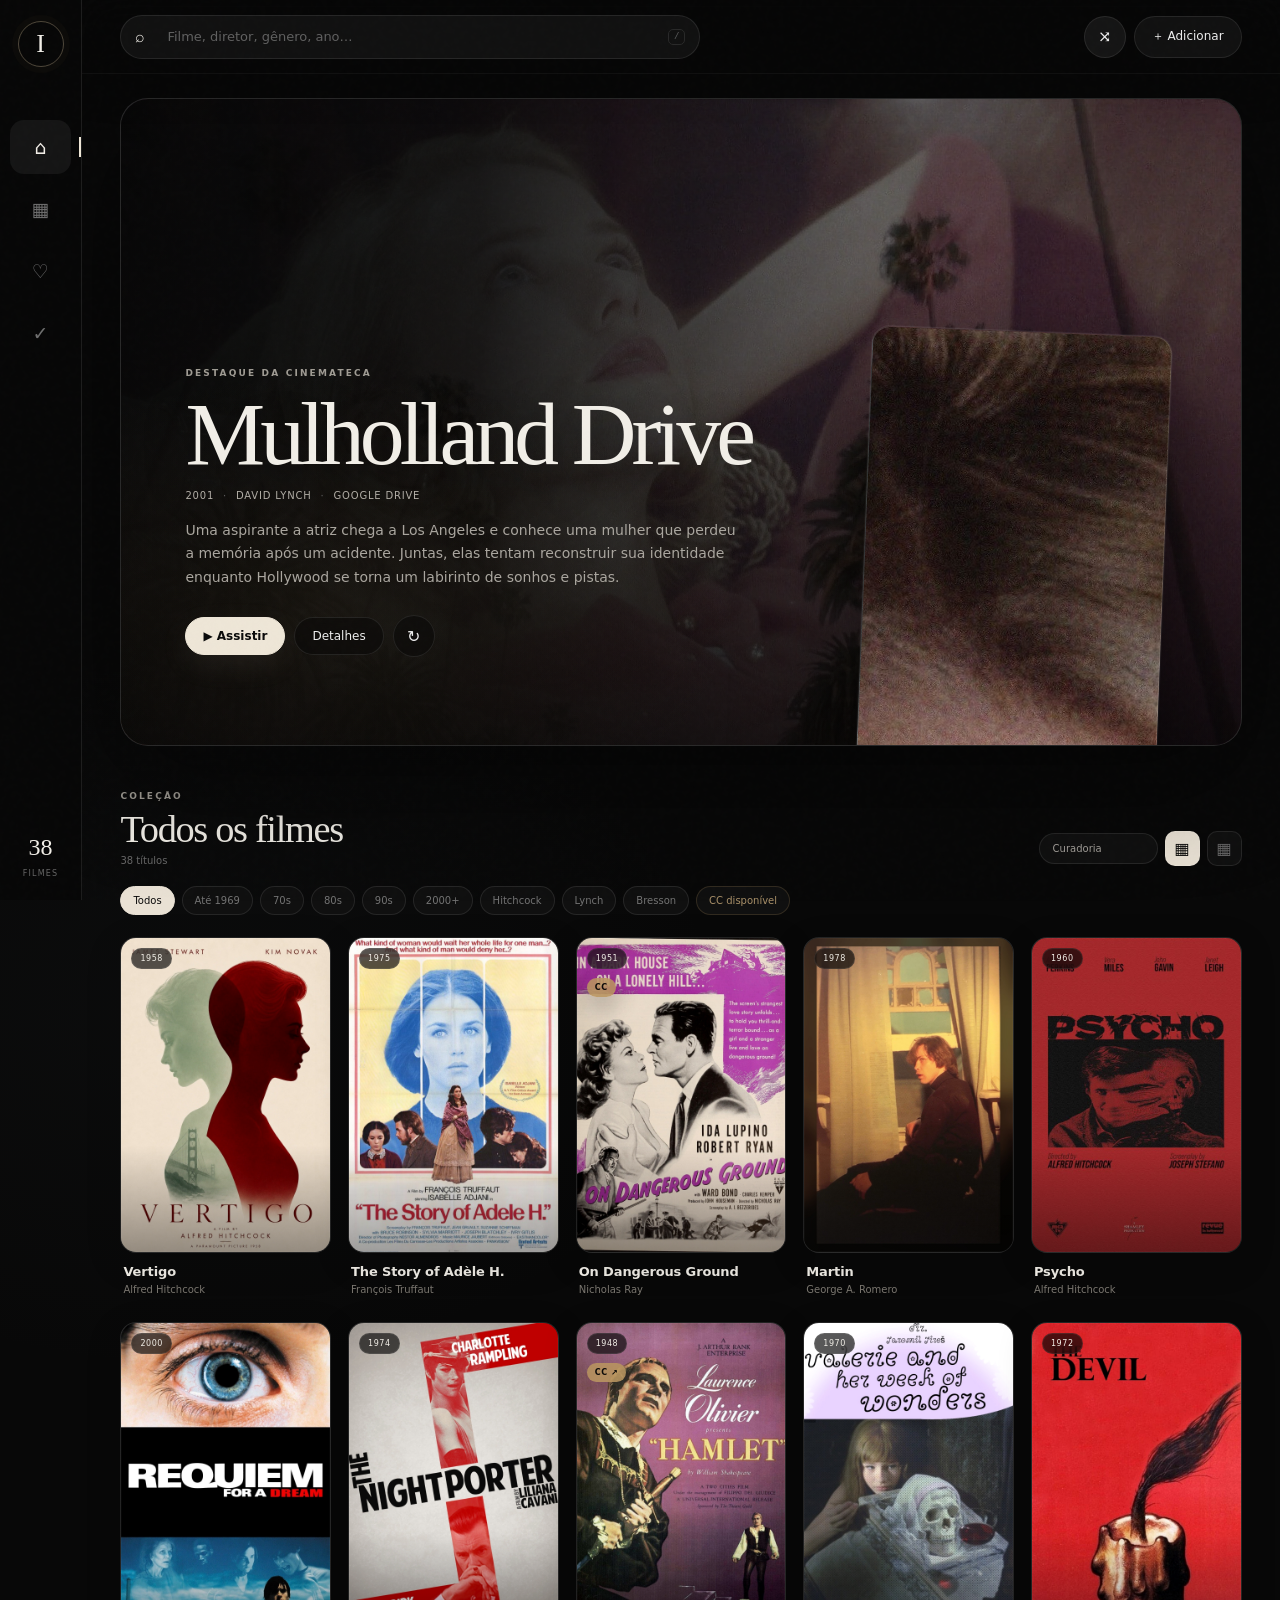
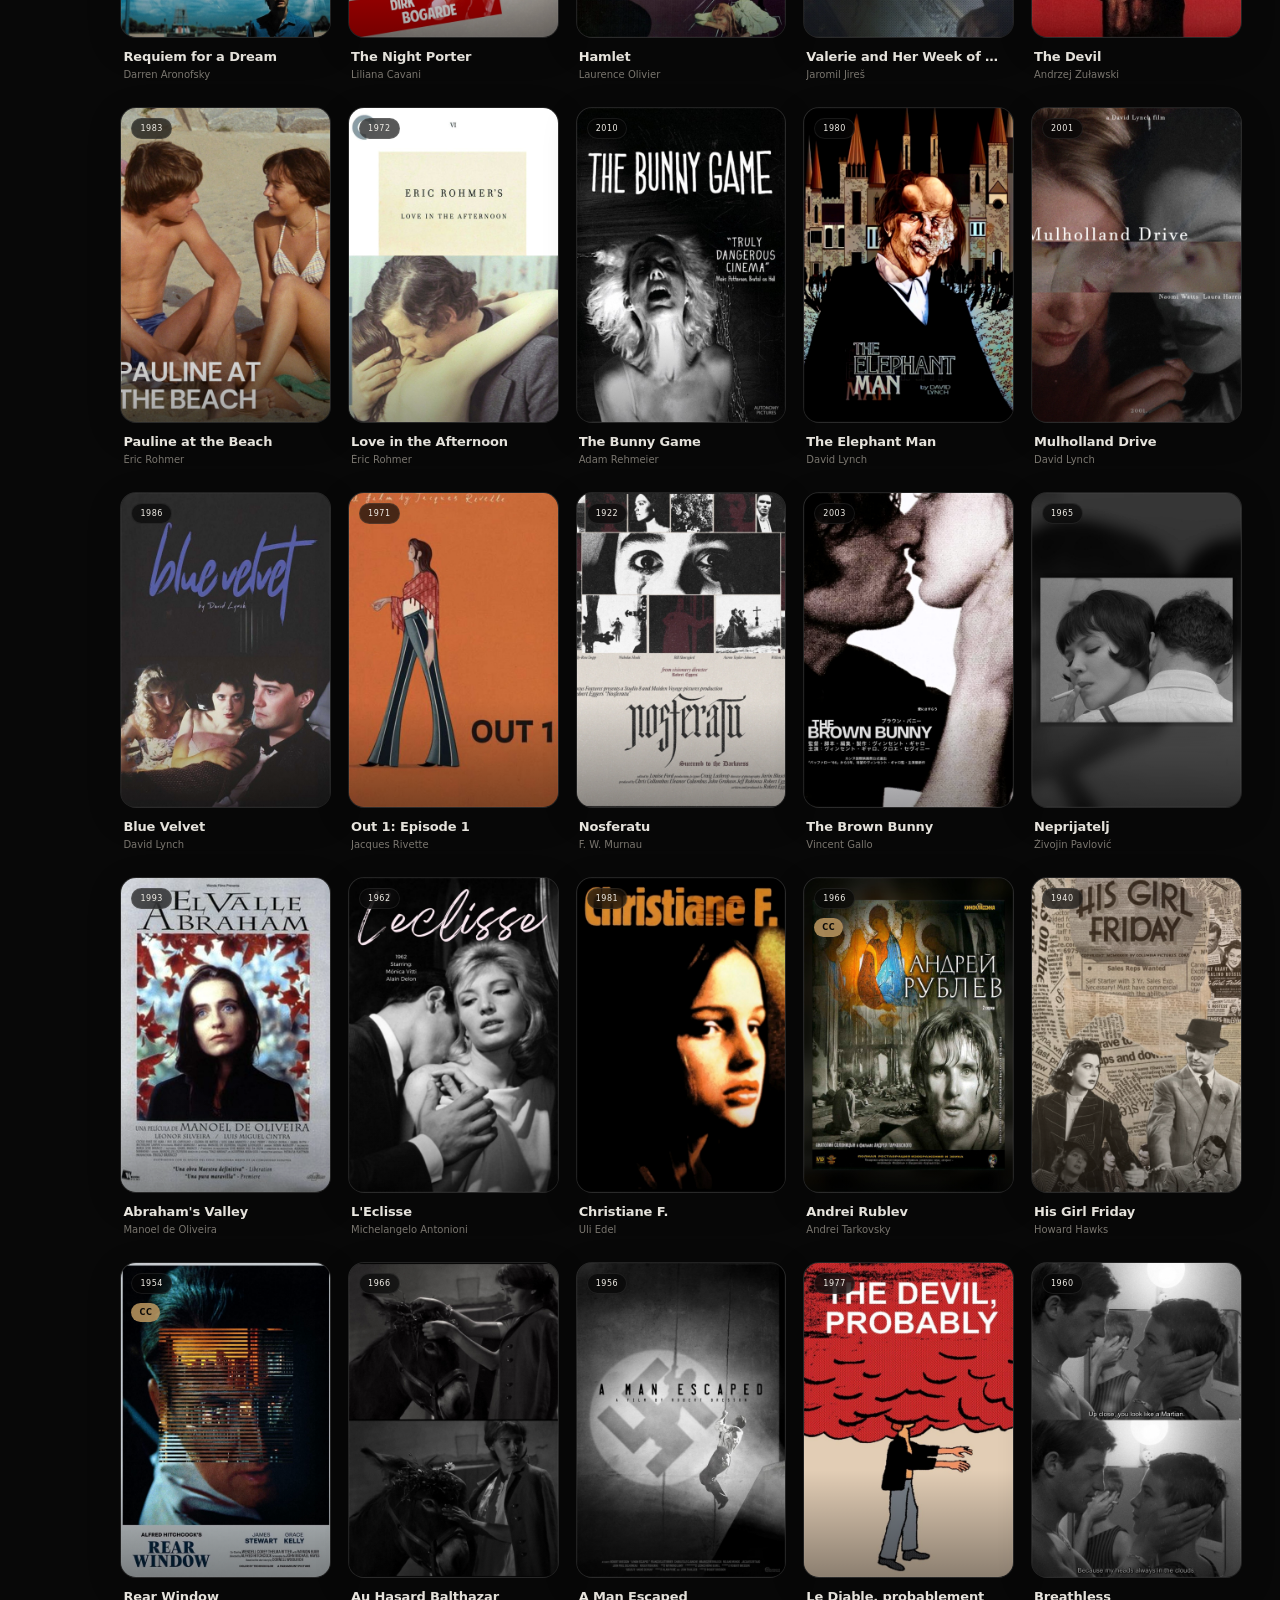
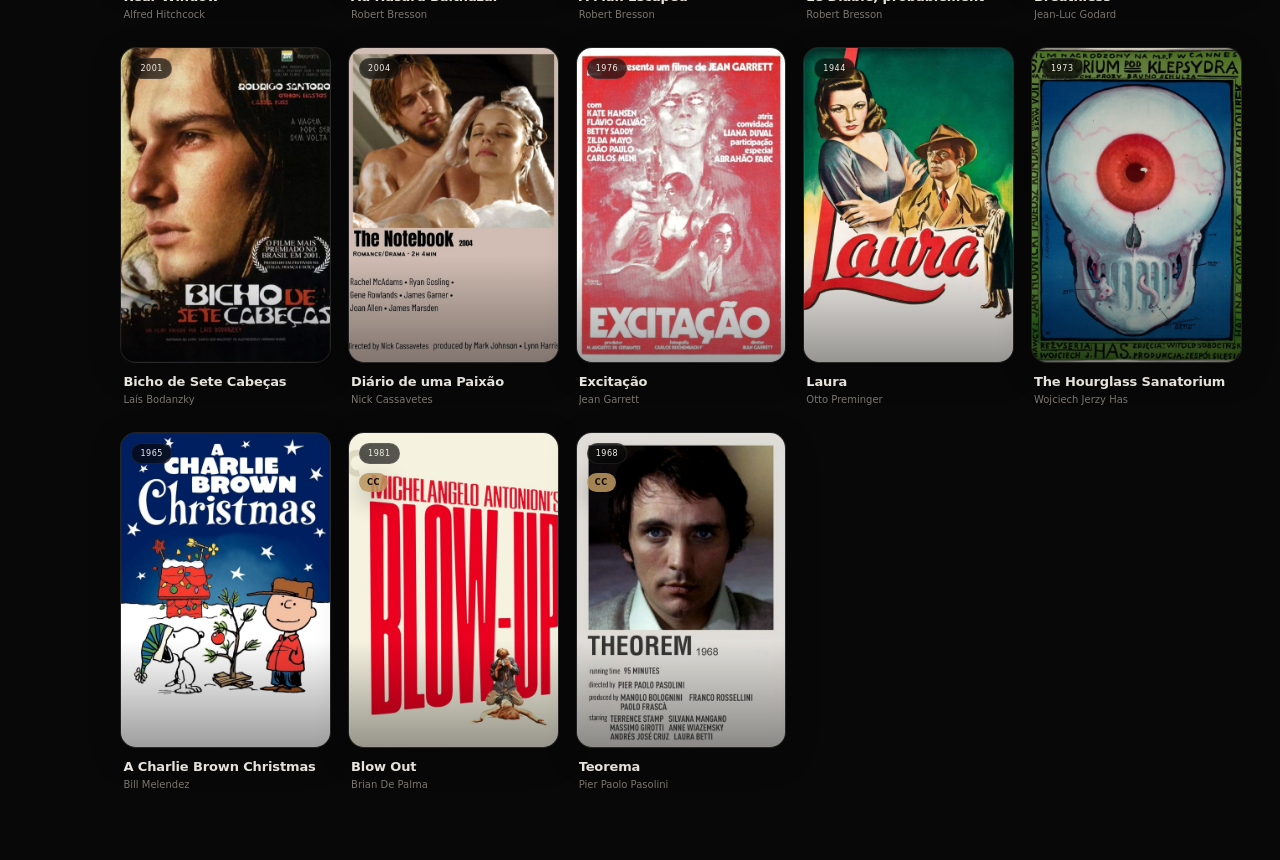
==== index.html @ 2c631947 "Add files via upload" ====
<!doctype html>
<html lang="pt-BR">
<head>
  <meta charset="utf-8">
  <meta name="viewport" content="width=device-width,initial-scale=1,viewport-fit=cover">
  <meta name="theme-color" content="#080808">
  <meta name="color-scheme" content="dark">
  <meta name="description" content="INCONNU CINEMA — cinemateca pessoal.">
  <title>INCONNU CINEMA</title>
  <link rel="icon" href="assets/favicon.svg" type="image/svg+xml">
  <link rel="stylesheet" href="style.css">
</head>
<body>
  <div class="noise" aria-hidden="true"></div>

  <aside class="sidebar">
    <button class="brand" data-action="home" aria-label="Início"><span>I</span><b>INCONNU<small>CINEMA</small></b></button>
    <nav class="side-nav" aria-label="Navegação principal">
      <button class="nav-item active" data-view="home" title="Início">⌂<span>Início</span></button>
      <button class="nav-item" data-view="library" title="Biblioteca">▦<span>Biblioteca</span></button>
      <button class="nav-item" data-view="favorites" title="Favoritos">♡<span>Favoritos</span></button>
      <button class="nav-item" data-view="watched" title="Assistidos">✓<span>Assistidos</span></button>
    </nav>
    <div class="collection-count"><strong id="sideCount">38</strong><span>filmes</span></div>
  </aside>

  <main>
    <header class="topbar">
      <button class="mobile-brand" data-action="home">INCONNU <i>CINEMA</i></button>
      <div class="search-box"><span>⌕</span><input id="search" autocomplete="off" placeholder="Filme, diretor, gênero, ano…"><kbd>/</kbd></div>
      <div class="top-actions">
        <button class="round-btn" id="surpriseBtn" title="Filme aleatório">⤨</button>
        <button class="btn secondary" id="addMovieBtn">＋ Adicionar</button>
      </div>
    </header>

    <section class="hero" id="hero">
      <div class="hero-art" id="heroArt"></div>
      <div class="hero-vignette"></div>
      <div class="hero-content">
        <span class="eyebrow">DESTAQUE DA CINEMATECA</span>
        <h1 id="heroTitle">Mulholland Drive</h1>
        <div class="hero-meta"><span id="heroYear">2001</span><span id="heroDirector">David Lynch</span><span id="heroProvider">Google Drive</span></div>
        <p id="heroDescription"></p>
        <div class="hero-buttons">
          <button class="btn primary" id="heroPlay">▶ Assistir</button>
          <button class="btn glass" id="heroDetails">Detalhes</button>
          <button class="round-btn glass" id="heroNext" title="Trocar destaque">↻</button>
        </div>
      </div>
      <div class="hero-poster" id="heroPoster"></div>
    </section>

    <section class="recent-section hidden" id="recentSection">
      <div class="section-heading compact"><div><span class="eyebrow">HISTÓRICO</span><h2>Vistos recentemente</h2></div><button class="text-btn" id="clearHistory">Limpar</button></div>
      <div class="recent-rail" id="recentRail"></div>
    </section>

    <section class="catalog" id="catalog">
      <div class="section-heading">
        <div><span class="eyebrow" id="sectionEyebrow">COLEÇÃO</span><h2 id="sectionTitle">Todos os filmes</h2><p id="resultCount"></p></div>
        <div class="catalog-tools">
          <select id="sortSelect" aria-label="Ordenar filmes"><option value="curated">Curadoria</option><option value="title">A–Z</option><option value="year-desc">Mais recentes</option><option value="year-asc">Mais antigos</option><option value="director">Diretor</option></select>
          <button class="view-btn active" data-columns="normal" title="Grade normal">▦</button><button class="view-btn" data-columns="compact" title="Grade compacta">▦</button>
        </div>
      </div>

      <div class="filter-row" id="filterRow">
        <button class="chip active" data-filter="all">Todos</button>
        <button class="chip" data-filter="classic">Até 1969</button>
        <button class="chip" data-filter="70s">70s</button>
        <button class="chip" data-filter="80s">80s</button>
        <button class="chip" data-filter="90s">90s</button>
        <button class="chip" data-filter="2000s">2000+</button>
        <button class="chip" data-filter="hitchcock">Hitchcock</button>
        <button class="chip" data-filter="lynch">Lynch</button>
        <button class="chip" data-filter="bresson">Bresson</button>
        <button class="chip cc-chip" data-filter="cc">CC disponível</button>
      </div>

      <div class="movie-grid" id="movieGrid"></div>
      <div class="empty hidden" id="emptyState"><span>◌</span><h3>Nenhum filme encontrado</h3><p>Tente outro nome ou remova um filtro.</p></div>
    </section>
  </main>

  <nav class="mobile-nav" aria-label="Navegação móvel">
    <button class="active" data-view="home">⌂<span>Início</span></button><button data-view="library">▦<span>Filmes</span></button><button data-view="favorites">♡<span>Favoritos</span></button><button data-view="watched">✓<span>Vistos</span></button>
  </nav>

  <dialog id="movieDialog" class="dialog details-dialog">
    <button class="close" data-close="movieDialog">×</button>
    <div class="details-backdrop" id="detailsBackdrop"></div>
    <div class="details-shade"></div>
    <div class="details-layout">
      <div class="details-poster" id="detailsPoster"></div>
      <div class="details-copy">
        <div class="badge-row"><span id="modalYear"></span><span id="modalGenre"></span><span id="modalProvider"></span></div>
        <h2 id="modalTitle"></h2>
        <p class="director" id="modalDirector"></p>
        <p class="synopsis" id="modalDescription"></p>
        <div class="details-actions"><button class="btn primary" id="playMovieBtn">▶ Assistir</button><button class="btn glass" id="favoriteBtn">♡ Favoritar</button><button class="btn glass" id="watchedBtn">✓ Assistido</button></div>
        <div class="availability-note" id="availabilityNote"></div>
        <div class="details-links"><button class="text-btn hidden" id="subtitleBtn">CC Baixar legenda</button><div id="altSources" class="alt-sources"></div><button class="text-btn" id="shareMovieBtn">Copiar link</button><a id="originalLink" target="_blank" rel="noopener">Fonte original ↗</a></div>
      </div>
    </div>
  </dialog>

  <dialog id="playerDialog" class="dialog player-dialog">
    <div class="player-header"><div><span class="eyebrow">AGORA ASSISTINDO</span><strong id="playerTitle"></strong><small id="playerProvider"></small></div><div class="player-header-actions"><a id="playerOriginal" target="_blank" rel="noopener" class="text-btn">Fonte ↗</a><button class="close static" data-close="playerDialog">×</button></div></div>
    <div class="player-stage" id="playerStage">
      <iframe id="embedPlayer" allow="autoplay; fullscreen; encrypted-media; picture-in-picture" allowfullscreen></iframe>
      <video id="nativePlayer" controls playsinline preload="metadata"></video>
      <div class="player-error hidden" id="playerError"><strong>Não consegui incorporar esta fonte.</strong><span>Abra a fonte original ou troque o link do filme.</span></div>
    </div>
    <div class="player-footer"><span id="playerHint"></span><div><button class="text-btn hidden" id="playerSubtitleBtn">CC Legenda PT-BR</button><button class="text-btn" id="markWatchedFromPlayer">✓ Marcar como assistido</button></div></div>
  </dialog>

  <dialog id="addDialog" class="dialog add-dialog">
    <button class="close" data-close="addDialog">×</button>
    <span class="eyebrow">CATÁLOGO LOCAL DO NAVEGADOR</span><h2>Adicionar filme</h2>
    <p class="form-note">Para entrar permanentemente no site publicado, depois você me manda o link. Aqui ele fica salvo só neste navegador.</p>
    <form id="addForm">
      <label>Título<input name="title" required placeholder="Ex.: Le Samouraï"></label>
      <div class="form-grid"><label>Ano<input name="year" inputmode="numeric" placeholder="1967"></label><label>Diretor<input name="director" placeholder="Jean-Pierre Melville"></label></div>
      <label>Link do vídeo<input name="url" id="sourceInput" required placeholder="Drive, OK.ru, .mp4, .m3u8…"><small id="sourceDetection">Cole um link para detectar a fonte.</small></label>
      <label>Gênero<input name="genre" placeholder="Crime · Drama"></label>
      <label>URL da capa <span>(opcional)</span><input name="poster" placeholder="https://…/poster.jpg"></label>
      <label>Sinopse<textarea name="description" rows="3"></textarea></label>
      <button class="btn primary wide" type="submit">Adicionar à minha biblioteca</button>
    </form>
    <div class="supported"><b>Fontes reconhecidas</b><span>Google Drive</span><span>OK.ru</span><span>MP4 / WebM</span><span>HLS .m3u8</span></div>
  </dialog>

  <div class="toast" id="toast"></div>
  <script src="data.js"></script>
  <script src="app.js"></script>
</body>
</html>
---- style.css ----
*{box-sizing:border-box}html{scroll-behavior:smooth}:root{--bg:#080808;--panel:#101010;--panel2:#151515;--text:#f1eee7;--muted:#8b8881;--line:rgba(255,255,255,.09);--warm:#eee6d7;--sidebar:82px;--radius:18px}body{margin:0;background:var(--bg);color:var(--text);font-family:Inter,ui-sans-serif,system-ui,-apple-system,"Segoe UI",sans-serif;min-height:100vh}button,input,textarea,select{font:inherit}.hidden{display:none!important}.noise{position:fixed;inset:0;pointer-events:none;z-index:300;opacity:.025;background-image:url("data:image/svg+xml,%3Csvg viewBox='0 0 160 160' xmlns='http://www.w3.org/2000/svg'%3E%3Cfilter id='n'%3E%3CfeTurbulence type='fractalNoise' baseFrequency='.9' numOctaves='3' stitchTiles='stitch'/%3E%3C/filter%3E%3Crect width='100%25' height='100%25' filter='url(%23n)' opacity='.55'/%3E%3C/svg%3E")}.sidebar{position:fixed;inset:0 auto 0 0;width:var(--sidebar);border-right:1px solid var(--line);background:rgba(8,8,8,.94);backdrop-filter:blur(22px);z-index:40;display:flex;flex-direction:column;align-items:center;padding:20px 10px}.brand{border:0;background:none;color:inherit;cursor:pointer;display:grid;gap:7px;place-items:center}.brand>span{width:46px;height:46px;border:1px solid rgba(255,255,255,.28);border-radius:50%;display:grid;place-items:center;font:26px Georgia,serif}.brand b{display:none}.side-nav{display:grid;gap:8px;margin-top:52px;width:100%}.nav-item{height:54px;border:0;background:transparent;color:#6f6f6f;border-radius:14px;cursor:pointer;font-size:19px;display:grid;place-items:center;position:relative;transition:.2s}.nav-item span{display:none}.nav-item:hover,.nav-item.active{background:#151515;color:#f2eee7}.nav-item.active:after{content:"";position:absolute;right:-10px;width:2px;height:20px;background:var(--warm)}.collection-count{margin-top:auto;text-align:center}.collection-count strong{font:24px Georgia,serif;display:block}.collection-count span{font-size:8px;letter-spacing:.15em;text-transform:uppercase;color:#666}main{margin-left:var(--sidebar);padding-bottom:70px}.topbar{height:74px;display:flex;align-items:center;justify-content:space-between;gap:18px;padding:0 clamp(18px,3vw,52px);position:sticky;top:0;z-index:30;background:rgba(8,8,8,.74);backdrop-filter:blur(22px);border-bottom:1px solid rgba(255,255,255,.04)}.mobile-brand{display:none}.search-box{height:44px;display:flex;align-items:center;gap:10px;max-width:580px;width:100%;padding:0 14px;background:#111;border:1px solid var(--line);border-radius:999px}.search-box input{flex:1;min-width:0;border:0;outline:0;background:none;color:#eee;font-size:13px}.search-box input::placeholder{color:#606060}.search-box kbd{font-size:9px;color:#5f5f5f;border:1px solid #292929;border-radius:5px;padding:2px 5px}.top-actions{display:flex;gap:8px}.btn,.round-btn,.text-btn{border:1px solid var(--line);background:#151515;color:#eee;cursor:pointer;transition:.2s ease}.btn{padding:11px 17px;border-radius:999px;font-size:12px}.btn:hover,.round-btn:hover{transform:translateY(-1px);border-color:rgba(255,255,255,.22)}.btn.primary{background:var(--warm);color:#0b0b0b;border-color:var(--warm);font-weight:760}.btn.secondary{background:#111}.btn.glass,.round-btn.glass{background:rgba(8,8,8,.48);backdrop-filter:blur(14px)}.btn.wide{width:100%;margin-top:4px}.round-btn{width:42px;height:42px;border-radius:50%;display:grid;place-items:center}.text-btn{border:0;background:transparent;padding:5px;color:#9b978f;font-size:11px}.text-btn:hover{color:#eee}.hero{height:min(690px,72vh);min-height:560px;margin:24px clamp(18px,3vw,52px) 38px;border:1px solid var(--line);border-radius:28px;overflow:hidden;position:relative;background:#101010}.hero-art{position:absolute;inset:0;background:center/cover no-repeat;transform:scale(1.015);filter:saturate(.78) contrast(1.05);transition:background-image .45s ease}.hero-vignette{position:absolute;inset:0;background:linear-gradient(90deg,rgba(6,6,6,.97) 0%,rgba(6,6,6,.88) 32%,rgba(6,6,6,.42) 67%,rgba(6,6,6,.3) 100%),linear-gradient(0deg,rgba(4,4,4,.72),transparent 55%)}.hero-content{position:absolute;z-index:3;left:clamp(34px,5vw,78px);bottom:clamp(45px,7vw,88px);max-width:670px}.eyebrow{font-size:9px;font-weight:800;letter-spacing:.24em;color:#a09c94}.hero h1{font:500 clamp(56px,7vw,112px)/.86 Georgia,"Times New Roman",serif;letter-spacing:-.055em;margin:15px 0 18px;max-width:780px}.hero-meta{display:flex;gap:9px;flex-wrap:wrap;color:#b2aea6;font-size:10px;text-transform:uppercase;letter-spacing:.08em}.hero-meta span+span:before{content:"·";margin-right:9px;color:#5d5d5d}.hero p{max-width:560px;color:#aaa69f;line-height:1.7;font-size:14px;margin:18px 0 25px;display:-webkit-box;-webkit-line-clamp:3;-webkit-box-orient:vertical;overflow:hidden}.hero-buttons{display:flex;gap:9px;align-items:center;flex-wrap:wrap}.hero-poster{position:absolute;right:clamp(38px,6vw,92px);bottom:-36px;width:min(24vw,300px);aspect-ratio:2/3;background:center/cover no-repeat;border-radius:18px;box-shadow:0 35px 100px rgba(0,0,0,.58);border:1px solid rgba(255,255,255,.14);z-index:2;transform:rotate(2.2deg);transition:.45s}.recent-section,.catalog{padding:0 clamp(18px,3vw,52px)}.recent-section{margin-bottom:46px}.section-heading{display:flex;justify-content:space-between;align-items:flex-end;gap:18px;margin-bottom:20px}.section-heading.compact{margin-bottom:14px}.section-heading h2{font:500 38px/1 Georgia,serif;letter-spacing:-.035em;margin:7px 0 0}.section-heading p{margin:7px 0 0;color:#686868;font-size:10px}.catalog-tools{display:flex;align-items:center;gap:7px}.catalog-tools select{appearance:none;background:#101010;color:#a4a09a;border:1px solid var(--line);border-radius:999px;padding:9px 34px 9px 13px;font-size:10px}.view-btn{width:35px;height:35px;border:1px solid var(--line);background:#101010;color:#666;border-radius:10px;cursor:pointer}.view-btn.active{background:#e9e1d4;color:#0b0b0b}.filter-row{display:flex;gap:7px;flex-wrap:wrap;margin-bottom:22px}.chip{border:1px solid var(--line);background:#101010;color:#737373;border-radius:999px;padding:8px 12px;cursor:pointer;font-size:10px;transition:.18s}.chip:hover{color:#bbb}.chip.active{background:#e9e1d4;color:#0a0a0a;border-color:#e9e1d4}.movie-grid{display:grid;grid-template-columns:repeat(auto-fill,minmax(184px,1fr));gap:27px 17px}.movie-grid.compact{grid-template-columns:repeat(auto-fill,minmax(145px,1fr));gap:23px 13px}.movie-card{min-width:0;cursor:pointer}.poster{aspect-ratio:2/3;border-radius:16px;overflow:hidden;position:relative;background:#151515;border:1px solid rgba(255,255,255,.08);box-shadow:0 10px 34px rgba(0,0,0,.18);transition:.28s}.poster img{width:100%;height:100%;display:block;object-fit:cover;transition:transform .45s ease,filter .3s}.movie-card:hover .poster{transform:translateY(-7px);box-shadow:0 24px 60px rgba(0,0,0,.5);border-color:rgba(255,255,255,.18)}.movie-card:hover .poster img{transform:scale(1.028);filter:brightness(.87)}.poster:after{content:"";position:absolute;inset:0;background:linear-gradient(to top,rgba(0,0,0,.76) 0%,transparent 34%);opacity:.5;transition:.25s}.movie-card:hover .poster:after{opacity:1}.provider-badge,.year-badge{position:absolute;z-index:2;top:10px;padding:5px 8px;border-radius:999px;background:rgba(7,7,7,.67);border:1px solid rgba(255,255,255,.08);backdrop-filter:blur(8px);font-size:8px;letter-spacing:.07em;text-transform:uppercase}.year-badge{left:10px}.provider-badge{right:10px;opacity:0;transform:translateY(-3px);transition:.2s}.movie-card:hover .provider-badge{opacity:1;transform:none}.card-play{position:absolute;z-index:3;left:12px;bottom:12px;width:36px;height:36px;border-radius:50%;display:grid;place-items:center;background:#eee6d7;color:#0a0a0a;opacity:0;transform:translateY(6px);transition:.22s;font-size:12px}.movie-card:hover .card-play{opacity:1;transform:none}.card-flags{position:absolute;z-index:3;right:12px;bottom:14px;font-size:12px}.progress-line{position:absolute;z-index:4;bottom:0;left:0;right:0;height:3px;background:rgba(255,255,255,.12)}.progress-line span{height:100%;display:block;background:#eee6d7}.card-info{padding:11px 3px 0}.card-info h3{font-size:13px;margin:0 0 5px;white-space:nowrap;overflow:hidden;text-overflow:ellipsis}.card-info p{margin:0;color:#6d6d6d;font-size:10px;white-space:nowrap;overflow:hidden;text-overflow:ellipsis}.recent-rail{display:grid;grid-auto-flow:column;grid-auto-columns:minmax(220px,300px);gap:11px;overflow-x:auto;padding-bottom:6px;scrollbar-width:none}.recent-rail::-webkit-scrollbar{display:none}.recent-card{height:112px;border:1px solid var(--line);border-radius:15px;overflow:hidden;background:#101010;display:grid;grid-template-columns:76px 1fr;cursor:pointer}.recent-card img{width:76px;height:112px;object-fit:cover}.recent-card>div{padding:16px 13px;min-width:0}.recent-card small{color:#6b6b6b;font-size:8px;text-transform:uppercase;letter-spacing:.1em}.recent-card strong{display:block;margin:6px 0 4px;font:500 17px/1.08 Georgia,serif;white-space:nowrap;overflow:hidden;text-overflow:ellipsis}.recent-card span{font-size:9px;color:#8a8781}.empty{text-align:center;padding:90px 0;color:#606060}.empty>span{font-size:42px}.empty h3{font:500 25px Georgia,serif;color:#bcb7ae;margin:10px 0 6px}.empty p{font-size:11px}.dialog{border:1px solid rgba(255,255,255,.13);background:#0c0c0c;color:#f1eee7;border-radius:25px;padding:0;box-shadow:0 38px 120px rgba(0,0,0,.78);overflow:hidden}.dialog::backdrop{background:rgba(0,0,0,.82);backdrop-filter:blur(12px)}.close{position:absolute;top:15px;right:15px;z-index:20;width:38px;height:38px;border-radius:50%;border:1px solid rgba(255,255,255,.13);background:rgba(8,8,8,.65);color:#eee;font-size:21px;cursor:pointer}.close.static{position:static}.details-dialog{width:min(1040px,95vw);min-height:590px}.details-backdrop{position:absolute;inset:0;background:center/cover no-repeat;filter:blur(22px) saturate(.7);transform:scale(1.08);opacity:.34}.details-shade{position:absolute;inset:0;background:linear-gradient(90deg,rgba(10,10,10,.94),rgba(10,10,10,.78) 55%,rgba(10,10,10,.68)),linear-gradient(0deg,#0c0c0c 0%,transparent 60%)}.details-layout{position:relative;z-index:2;display:grid;grid-template-columns:310px 1fr;gap:42px;padding:50px;align-items:center}.details-poster{width:100%;aspect-ratio:2/3;border-radius:17px;background:center/cover no-repeat;border:1px solid rgba(255,255,255,.12);box-shadow:0 30px 80px rgba(0,0,0,.45)}.badge-row{display:flex;gap:7px;flex-wrap:wrap}.badge-row span{padding:6px 9px;border:1px solid rgba(255,255,255,.11);border-radius:999px;font-size:8px;text-transform:uppercase;letter-spacing:.1em;color:#a8a39b;background:rgba(8,8,8,.34)}.details-copy h2{font:500 clamp(44px,5vw,72px)/.92 Georgia,serif;letter-spacing:-.045em;margin:16px 0 9px}.director{font-size:13px;color:#c0bbb2;margin:0}.synopsis{max-width:620px;color:#97938c;font-size:13px;line-height:1.75;margin:19px 0 25px}.details-actions{display:flex;gap:9px;flex-wrap:wrap}.details-links{display:flex;gap:18px;align-items:center;margin-top:17px}.details-links a{font-size:10px;color:#7d7a74;text-decoration:none}.details-links a:hover{color:#ddd}.player-dialog{width:min(1280px,97vw)}.player-header{height:68px;display:flex;justify-content:space-between;align-items:center;padding:0 15px 0 20px}.player-header>div:first-child{display:grid;gap:2px}.player-header strong{font-size:13px}.player-header small{font-size:9px;color:#676767}.player-header-actions{display:flex;align-items:center;gap:12px}.player-stage{aspect-ratio:16/9;background:#000;position:relative;display:grid;place-items:center}.player-stage iframe,.player-stage video{width:100%;height:100%;border:0;background:#000}.player-stage video{object-fit:contain}.player-error{position:absolute;inset:0;display:grid;place-content:center;text-align:center;gap:6px;color:#aaa}.player-error strong{color:#eee}.player-footer{min-height:48px;display:flex;align-items:center;justify-content:space-between;gap:14px;padding:9px 16px;color:#696969;font-size:10px}.player-footer>div{display:flex;gap:11px}.add-dialog{width:min(650px,94vw);padding:36px}.add-dialog h2{font:500 36px Georgia,serif;margin:8px 0}.form-note{color:#73706b;font-size:11px;line-height:1.6;margin:0 0 22px}.add-dialog form{display:grid;gap:13px}.form-grid{display:grid;grid-template-columns:1fr 1fr;gap:11px}label{display:grid;gap:7px;color:#8b8882;font-size:10px}label span{color:#555}input,textarea{width:100%;border:1px solid var(--line);background:#121212;color:#eee;border-radius:11px;padding:12px;outline:0}textarea{resize:vertical}label small{color:#676767;font-size:9px}.supported{display:flex;gap:7px;flex-wrap:wrap;margin-top:22px;padding-top:18px;border-top:1px solid var(--line)}.supported b{width:100%;font-size:9px;color:#666;text-transform:uppercase;letter-spacing:.12em}.supported span{font-size:9px;padding:6px 8px;border-radius:999px;background:#131313;color:#888}.toast{position:fixed;z-index:500;left:50%;bottom:25px;transform:translate(-50%,14px);padding:10px 14px;border-radius:999px;background:#eee6d7;color:#0b0b0b;font-size:11px;opacity:0;pointer-events:none;transition:.2s}.toast.show{opacity:1;transform:translate(-50%,0)}.mobile-nav{display:none}
@media(max-width:1050px){.hero-poster{display:none}.details-layout{grid-template-columns:230px 1fr;gap:28px;padding:40px}}
@media(max-width:760px){:root{--sidebar:0px}.sidebar{display:none}main{margin-left:0;padding-bottom:90px}.topbar{height:66px;padding:0 14px;gap:10px}.mobile-brand{display:block;border:0;background:none;color:#eee;font-weight:850;font-size:10px;letter-spacing:.13em}.mobile-brand i{display:block;font-style:normal;font:500 9px Georgia,serif;color:#777;letter-spacing:.16em}.search-box{height:40px}.search-box kbd,.top-actions .secondary{display:none}.top-actions .round-btn{width:39px;height:39px}.hero{margin:12px 14px 31px;height:590px;min-height:0;border-radius:22px}.hero-vignette{background:linear-gradient(0deg,rgba(5,5,5,.96) 0%,rgba(5,5,5,.7) 50%,rgba(5,5,5,.22) 100%)}.hero-content{left:24px;right:24px;bottom:31px}.hero h1{font-size:55px}.hero p{font-size:12px}.recent-section,.catalog{padding:0 14px}.section-heading{align-items:flex-start;flex-direction:column}.section-heading h2{font-size:31px}.catalog-tools{width:100%}.catalog-tools select{flex:1}.filter-row{overflow-x:auto;flex-wrap:nowrap;padding-bottom:4px;scrollbar-width:none}.filter-row::-webkit-scrollbar{display:none}.chip{white-space:nowrap}.movie-grid{grid-template-columns:repeat(2,minmax(0,1fr));gap:21px 10px}.movie-grid.compact{grid-template-columns:repeat(3,minmax(0,1fr));gap:18px 8px}.provider-badge{display:none}.card-info h3{font-size:12px}.details-dialog{width:96vw;max-height:92vh}.details-layout{display:block;padding:42px 22px 28px}.details-poster{width:135px;float:left;margin:0 18px 12px 0}.details-copy h2{font-size:40px}.synopsis{clear:both;padding-top:4px}.player-dialog{width:100vw;border-radius:0}.player-header{height:60px}.player-stage{aspect-ratio:16/9}.player-footer{align-items:flex-start;flex-direction:column}.add-dialog{padding:29px 20px}.form-grid{grid-template-columns:1fr}.mobile-nav{display:grid;position:fixed;z-index:50;left:10px;right:10px;bottom:max(10px,env(safe-area-inset-bottom));height:62px;grid-template-columns:repeat(4,1fr);background:rgba(15,15,15,.92);backdrop-filter:blur(20px);border:1px solid var(--line);border-radius:18px;padding:5px}.mobile-nav button{border:0;background:none;color:#666;border-radius:13px;display:grid;place-items:center;font-size:17px;cursor:pointer}.mobile-nav button span{font-size:8px;margin-top:-7px}.mobile-nav button.active{background:#1a1a1a;color:#eee}.toast{bottom:86px}}

/* v2.1 — cinematic polish */
:root{--gold:#b8945f;--gold-soft:#d6c19b}
body{
  background:
    radial-gradient(1200px 700px at 75% -10%,rgba(184,148,95,.075),transparent 58%),
    radial-gradient(900px 600px at 15% 25%,rgba(75,86,94,.055),transparent 60%),
    var(--bg);
}
::selection{background:rgba(214,193,155,.26);color:#fff}
::-webkit-scrollbar{width:10px;height:10px}::-webkit-scrollbar-track{background:#080808}::-webkit-scrollbar-thumb{background:#2a2927;border:3px solid #080808;border-radius:20px}
.topbar{box-shadow:0 12px 40px rgba(0,0,0,.16)}
.search-box:focus-within{border-color:rgba(214,193,155,.35);box-shadow:0 0 0 4px rgba(184,148,95,.05)}
.hero{box-shadow:0 34px 110px rgba(0,0,0,.42);border-color:rgba(255,255,255,.105)}
.hero:before{content:"";position:absolute;inset:0;z-index:1;pointer-events:none;background:radial-gradient(650px 380px at 18% 80%,rgba(184,148,95,.08),transparent 64%)}
.hero h1{text-shadow:0 14px 50px rgba(0,0,0,.48)}
.hero-poster{box-shadow:0 44px 110px rgba(0,0,0,.68),0 0 0 1px rgba(255,255,255,.06)}
.hero:hover .hero-poster{transform:rotate(1deg) translateY(-4px)}
.section-heading h2{font-size:clamp(32px,3vw,43px)}
.movie-card{transition:transform .25s ease}.movie-card:hover{transform:translateY(-2px)}
.movie-card:hover .card-info h3{color:#fff}
.poster{background:linear-gradient(145deg,#191919,#0d0d0d)}
.poster:before{content:"";position:absolute;inset:0;z-index:1;box-shadow:inset 0 0 0 1px rgba(255,255,255,.025);pointer-events:none}
.cc-badge{position:absolute;z-index:4;left:10px;top:40px;padding:5px 8px;border-radius:999px;background:rgba(184,148,95,.88);color:#0b0a09;font-size:8px;font-weight:850;letter-spacing:.08em;box-shadow:0 8px 24px rgba(0,0,0,.3)}
.cc-chip{border-color:rgba(184,148,95,.2);color:#a99069}.cc-chip.active{background:var(--gold-soft);border-color:var(--gold-soft)}
.card-info h3{font-weight:650;letter-spacing:-.01em}.card-info p{color:#7b7770}
.details-dialog{border-color:rgba(214,193,155,.13)}
.details-shade{background:linear-gradient(90deg,rgba(8,8,8,.97),rgba(8,8,8,.83) 58%,rgba(8,8,8,.7)),linear-gradient(0deg,#0b0b0b 0%,transparent 70%)}
.details-poster{box-shadow:0 36px 100px rgba(0,0,0,.65)}
.synopsis{font-size:14px;line-height:1.82;color:#aaa59c}
.availability-note{margin:18px 0 -4px;padding:10px 12px;border:1px solid rgba(255,255,255,.07);border-radius:12px;background:rgba(0,0,0,.18);color:#77736d;font-size:10px;line-height:1.45}
.details-links{flex-wrap:wrap}
.alt-sources{display:flex;gap:8px;flex-wrap:wrap}
.source-link{padding:6px 10px;border-radius:999px;border:1px solid rgba(184,148,95,.22);background:rgba(184,148,95,.07);color:#c9af84!important;font-size:9px!important;text-decoration:none}
.source-link:hover{background:rgba(184,148,95,.13);color:#ead9bc!important}
.player-header{background:linear-gradient(90deg,#0e0e0e,#0a0a0a)}
.player-stage{box-shadow:inset 0 0 0 1px rgba(255,255,255,.025)}
.player-footer{border-top:1px solid rgba(255,255,255,.055)}
.btn.primary{box-shadow:0 10px 30px rgba(222,210,190,.08)}
.btn.primary:hover{box-shadow:0 14px 36px rgba(222,210,190,.13)}
.brand>span{border-color:rgba(214,193,155,.34);box-shadow:0 0 0 6px rgba(184,148,95,.025)}
@media(max-width:760px){
  .cc-badge{top:36px;left:8px;font-size:7px;padding:4px 7px}
  .availability-note{clear:both}
  .details-links{gap:10px}
  .source-link{max-width:100%;overflow:hidden;text-overflow:ellipsis;white-space:nowrap}
}

/* v2.2 — poster presentation */
.poster img,.hero-poster img{image-rendering:auto}
.poster img{filter:saturate(.96) contrast(1.02);transition:transform .5s cubic-bezier(.2,.7,.2,1),filter .3s ease}
.movie-card:hover .poster img{transform:scale(1.035);filter:saturate(1.01) contrast(1.04)}
.hero-poster{background:#0b0b0b}
.details-poster{background-color:#0d0d0d;background-size:cover;background-position:center}
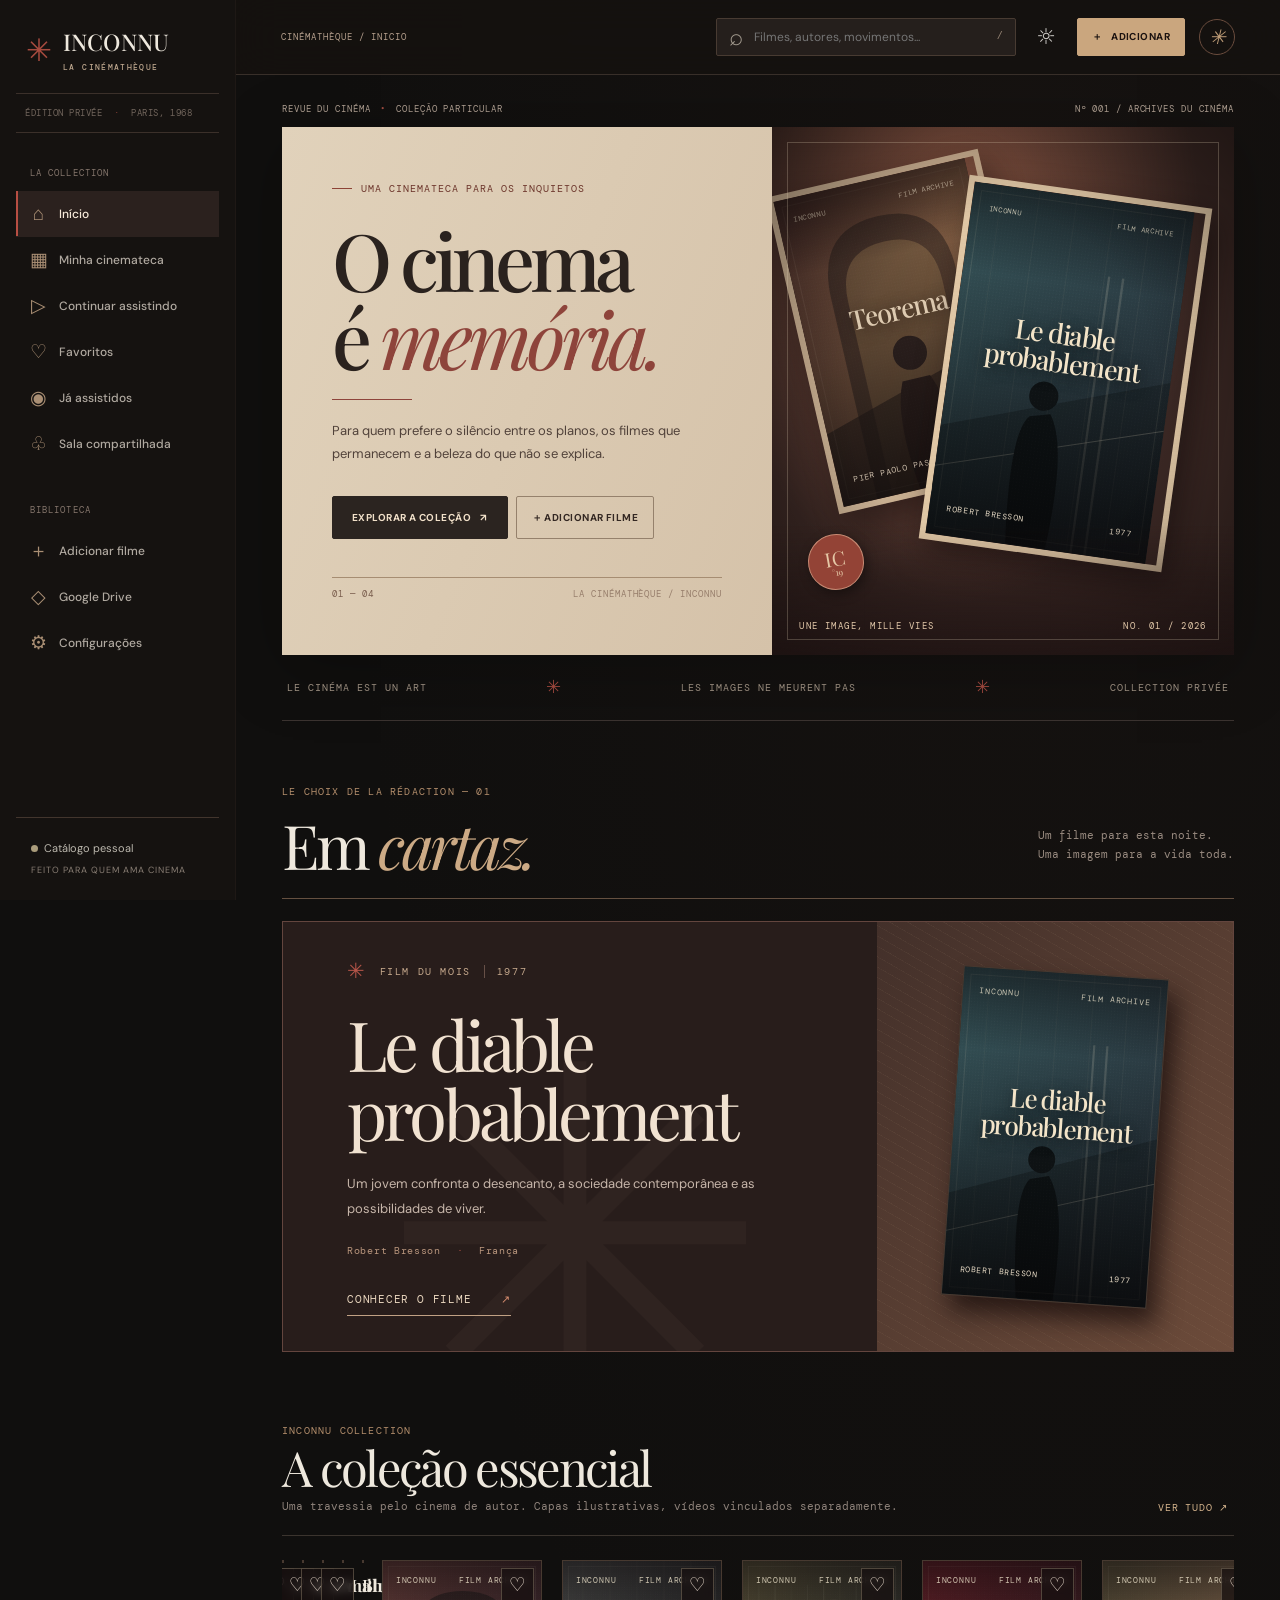
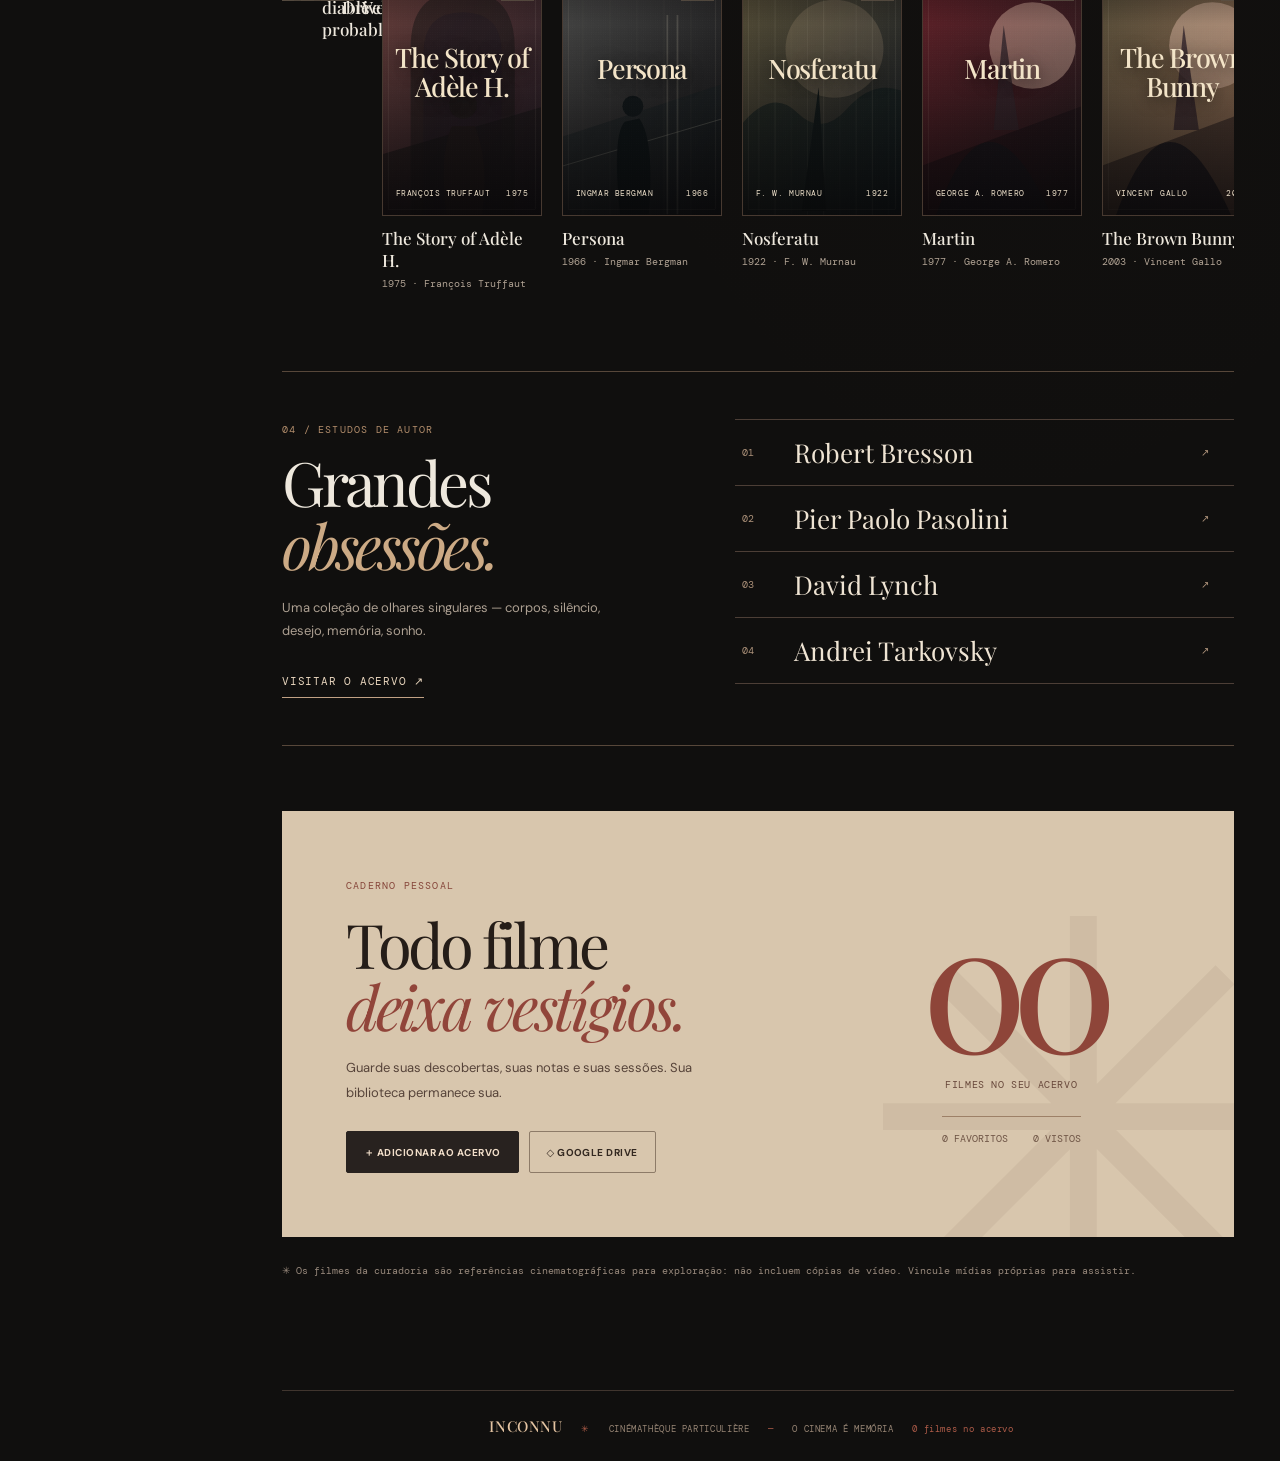
==== commit 9c336f24: "Instalar INCONNU CINEMA completo" ====
--- a/index.html
+++ b/index.html
@@ -1,138 +1,46 @@
 <!doctype html>
 <html lang="pt-BR">
 <head>
-  <meta charset="utf-8">
-  <meta name="viewport" content="width=device-width,initial-scale=1,viewport-fit=cover">
-  <meta name="theme-color" content="#080808">
-  <meta name="color-scheme" content="dark">
-  <meta name="description" content="INCONNU CINEMA — cinemateca pessoal.">
-  <title>INCONNU CINEMA</title>
-  <link rel="icon" href="assets/favicon.svg" type="image/svg+xml">
-  <link rel="stylesheet" href="style.css">
+ <meta charset="utf-8"><meta name="viewport" content="width=device-width,initial-scale=1,viewport-fit=cover"><meta name="theme-color" content="#151210">
+ <meta name="description" content="INCONNU CINEMA — sua cinemateca particular.">
+ <title>INCONNU — La Cinémathèque · O cinema é memória</title>
+ <link rel="preconnect" href="https://fonts.googleapis.com"><link rel="preconnect" href="https://fonts.gstatic.com" crossorigin><link href="https://fonts.googleapis.com/css2?family=DM+Sans:wght@400;500;600;700&family=DM+Mono:wght@400;500&family=Italiana&family=Playfair+Display:ital,wght@0,400;0,500;0,600;1,400;1,500&display=swap" rel="stylesheet">
+ <link rel="icon" href="assets/icon.svg" type="image/svg+xml"><link rel="manifest" href="manifest.webmanifest"><link rel="stylesheet" href="css/style.css"><link rel="stylesheet" href="css/atelier.css">
 </head>
 <body>
-  <div class="noise" aria-hidden="true"></div>
-
-  <aside class="sidebar">
-    <button class="brand" data-action="home" aria-label="Início"><span>I</span><b>INCONNU<small>CINEMA</small></b></button>
-    <nav class="side-nav" aria-label="Navegação principal">
-      <button class="nav-item active" data-view="home" title="Início">⌂<span>Início</span></button>
-      <button class="nav-item" data-view="library" title="Biblioteca">▦<span>Biblioteca</span></button>
-      <button class="nav-item" data-view="favorites" title="Favoritos">♡<span>Favoritos</span></button>
-      <button class="nav-item" data-view="watched" title="Assistidos">✓<span>Assistidos</span></button>
-    </nav>
-    <div class="collection-count"><strong id="sideCount">38</strong><span>filmes</span></div>
-  </aside>
-
-  <main>
-    <header class="topbar">
-      <button class="mobile-brand" data-action="home">INCONNU <i>CINEMA</i></button>
-      <div class="search-box"><span>⌕</span><input id="search" autocomplete="off" placeholder="Filme, diretor, gênero, ano…"><kbd>/</kbd></div>
-      <div class="top-actions">
-        <button class="round-btn" id="surpriseBtn" title="Filme aleatório">⤨</button>
-        <button class="btn secondary" id="addMovieBtn">＋ Adicionar</button>
-      </div>
-    </header>
-
-    <section class="hero" id="hero">
-      <div class="hero-art" id="heroArt"></div>
-      <div class="hero-vignette"></div>
-      <div class="hero-content">
-        <span class="eyebrow">DESTAQUE DA CINEMATECA</span>
-        <h1 id="heroTitle">Mulholland Drive</h1>
-        <div class="hero-meta"><span id="heroYear">2001</span><span id="heroDirector">David Lynch</span><span id="heroProvider">Google Drive</span></div>
-        <p id="heroDescription"></p>
-        <div class="hero-buttons">
-          <button class="btn primary" id="heroPlay">▶ Assistir</button>
-          <button class="btn glass" id="heroDetails">Detalhes</button>
-          <button class="round-btn glass" id="heroNext" title="Trocar destaque">↻</button>
-        </div>
-      </div>
-      <div class="hero-poster" id="heroPoster"></div>
-    </section>
-
-    <section class="recent-section hidden" id="recentSection">
-      <div class="section-heading compact"><div><span class="eyebrow">HISTÓRICO</span><h2>Vistos recentemente</h2></div><button class="text-btn" id="clearHistory">Limpar</button></div>
-      <div class="recent-rail" id="recentRail"></div>
-    </section>
-
-    <section class="catalog" id="catalog">
-      <div class="section-heading">
-        <div><span class="eyebrow" id="sectionEyebrow">COLEÇÃO</span><h2 id="sectionTitle">Todos os filmes</h2><p id="resultCount"></p></div>
-        <div class="catalog-tools">
-          <select id="sortSelect" aria-label="Ordenar filmes"><option value="curated">Curadoria</option><option value="title">A–Z</option><option value="year-desc">Mais recentes</option><option value="year-asc">Mais antigos</option><option value="director">Diretor</option></select>
-          <button class="view-btn active" data-columns="normal" title="Grade normal">▦</button><button class="view-btn" data-columns="compact" title="Grade compacta">▦</button>
-        </div>
-      </div>
-
-      <div class="filter-row" id="filterRow">
-        <button class="chip active" data-filter="all">Todos</button>
-        <button class="chip" data-filter="classic">Até 1969</button>
-        <button class="chip" data-filter="70s">70s</button>
-        <button class="chip" data-filter="80s">80s</button>
-        <button class="chip" data-filter="90s">90s</button>
-        <button class="chip" data-filter="2000s">2000+</button>
-        <button class="chip" data-filter="hitchcock">Hitchcock</button>
-        <button class="chip" data-filter="lynch">Lynch</button>
-        <button class="chip" data-filter="bresson">Bresson</button>
-        <button class="chip cc-chip" data-filter="cc">CC disponível</button>
-      </div>
-
-      <div class="movie-grid" id="movieGrid"></div>
-      <div class="empty hidden" id="emptyState"><span>◌</span><h3>Nenhum filme encontrado</h3><p>Tente outro nome ou remova um filtro.</p></div>
-    </section>
-  </main>
-
-  <nav class="mobile-nav" aria-label="Navegação móvel">
-    <button class="active" data-view="home">⌂<span>Início</span></button><button data-view="library">▦<span>Filmes</span></button><button data-view="favorites">♡<span>Favoritos</span></button><button data-view="watched">✓<span>Vistos</span></button>
+<div id="app" class="shell">
+ <aside class="sidebar" id="sidebar">
+  <a href="#inicio" class="logo" aria-label="INCONNU Cinema, início"><span class="logo-glyph">✳</span><span>INCONNU<small>LA CINÉMATHÈQUE</small></span></a>
+  <div class="sidebar-edition">ÉDITION PRIVÉE <span>·</span> PARIS, 1968</div><p class="side-label">LA COLLECTION</p>
+  <nav id="sidenav" aria-label="Navegação principal">
+   <button data-page="inicio" class="nav active"><span>⌂</span> Início</button>
+   <button data-page="catalogo" class="nav"><span>▦</span> Minha cinemateca</button>
+   <button data-page="continuar" class="nav"><span>▷</span> Continuar assistindo</button>
+   <button data-page="favoritos" class="nav"><span>♡</span> Favoritos</button>
+   <button data-page="vistos" class="nav"><span>◉</span> Já assistidos</button>
+   <button data-page="salas" class="nav"><span>♧</span> Sala compartilhada</button>
   </nav>
-
-  <dialog id="movieDialog" class="dialog details-dialog">
-    <button class="close" data-close="movieDialog">×</button>
-    <div class="details-backdrop" id="detailsBackdrop"></div>
-    <div class="details-shade"></div>
-    <div class="details-layout">
-      <div class="details-poster" id="detailsPoster"></div>
-      <div class="details-copy">
-        <div class="badge-row"><span id="modalYear"></span><span id="modalGenre"></span><span id="modalProvider"></span></div>
-        <h2 id="modalTitle"></h2>
-        <p class="director" id="modalDirector"></p>
-        <p class="synopsis" id="modalDescription"></p>
-        <div class="details-actions"><button class="btn primary" id="playMovieBtn">▶ Assistir</button><button class="btn glass" id="favoriteBtn">♡ Favoritar</button><button class="btn glass" id="watchedBtn">✓ Assistido</button></div>
-        <div class="availability-note" id="availabilityNote"></div>
-        <div class="details-links"><button class="text-btn hidden" id="subtitleBtn">CC Baixar legenda</button><div id="altSources" class="alt-sources"></div><button class="text-btn" id="shareMovieBtn">Copiar link</button><a id="originalLink" target="_blank" rel="noopener">Fonte original ↗</a></div>
-      </div>
-    </div>
-  </dialog>
-
-  <dialog id="playerDialog" class="dialog player-dialog">
-    <div class="player-header"><div><span class="eyebrow">AGORA ASSISTINDO</span><strong id="playerTitle"></strong><small id="playerProvider"></small></div><div class="player-header-actions"><a id="playerOriginal" target="_blank" rel="noopener" class="text-btn">Fonte ↗</a><button class="close static" data-close="playerDialog">×</button></div></div>
-    <div class="player-stage" id="playerStage">
-      <iframe id="embedPlayer" allow="autoplay; fullscreen; encrypted-media; picture-in-picture" allowfullscreen></iframe>
-      <video id="nativePlayer" controls playsinline preload="metadata"></video>
-      <div class="player-error hidden" id="playerError"><strong>Não consegui incorporar esta fonte.</strong><span>Abra a fonte original ou troque o link do filme.</span></div>
-    </div>
-    <div class="player-footer"><span id="playerHint"></span><div><button class="text-btn hidden" id="playerSubtitleBtn">CC Legenda PT-BR</button><button class="text-btn" id="markWatchedFromPlayer">✓ Marcar como assistido</button></div></div>
-  </dialog>
-
-  <dialog id="addDialog" class="dialog add-dialog">
-    <button class="close" data-close="addDialog">×</button>
-    <span class="eyebrow">CATÁLOGO LOCAL DO NAVEGADOR</span><h2>Adicionar filme</h2>
-    <p class="form-note">Para entrar permanentemente no site publicado, depois você me manda o link. Aqui ele fica salvo só neste navegador.</p>
-    <form id="addForm">
-      <label>Título<input name="title" required placeholder="Ex.: Le Samouraï"></label>
-      <div class="form-grid"><label>Ano<input name="year" inputmode="numeric" placeholder="1967"></label><label>Diretor<input name="director" placeholder="Jean-Pierre Melville"></label></div>
-      <label>Link do vídeo<input name="url" id="sourceInput" required placeholder="Drive, OK.ru, .mp4, .m3u8…"><small id="sourceDetection">Cole um link para detectar a fonte.</small></label>
-      <label>Gênero<input name="genre" placeholder="Crime · Drama"></label>
-      <label>URL da capa <span>(opcional)</span><input name="poster" placeholder="https://…/poster.jpg"></label>
-      <label>Sinopse<textarea name="description" rows="3"></textarea></label>
-      <button class="btn primary wide" type="submit">Adicionar à minha biblioteca</button>
-    </form>
-    <div class="supported"><b>Fontes reconhecidas</b><span>Google Drive</span><span>OK.ru</span><span>MP4 / WebM</span><span>HLS .m3u8</span></div>
-  </dialog>
-
-  <div class="toast" id="toast"></div>
-  <script src="data.js"></script>
-  <script src="app.js"></script>
-</body>
-</html>+  <p class="side-label side-label-space">BIBLIOTECA</p>
+  <button class="nav" data-action="add"><span>＋</span> Adicionar filme</button>
+  <button class="nav" data-action="drive"><span>◇</span> Google Drive</button>
+  <button class="nav" data-page="config"><span>⚙</span> Configurações</button>
+  <div class="side-bottom"><span class="status-dot"></span><span id="side-status">Catálogo pessoal</span><small>FEITO PARA QUEM AMA CINEMA</small></div>
+ </aside>
+ <div id="shade" class="shade"></div>
+ <div class="content">
+  <header class="topbar">
+   <div class="top-start"><button class="icon-btn menu-btn" id="menu-btn" aria-label="Abrir menu">☰</button><div class="breadcrumb" id="breadcrumb">INCONNU / LA CINÉMATHÈQUE</div></div>
+   <div class="top-actions"><label class="top-search"><span>⌕</span><input id="search" type="search" placeholder="Filmes, autores, movimentos..." autocomplete="off" aria-label="Pesquisar filmes"><kbd>/</kbd></label><button class="icon-btn" id="theme-btn" title="Alternar tema">☼</button><button class="primary small" data-action="add">＋ <span>Adicionar</span></button><button class="avatar" data-page="config" title="Configurações">✳</button></div>
+  </header>
+  <main id="main" tabindex="-1"></main>
+  <footer><b>INCONNU</b> <span>✳</span> CINÉMATHÈQUE PARTICULIÈRE <span>—</span> O CINEMA É MEMÓRIA <span id="footer-count"></span></footer>
+ </div>
+</div>
+<div id="toast" class="toast" role="status" aria-live="polite"></div>
+<dialog id="detail-dialog" class="dialog detail-dialog"><button class="dialog-x" data-close="detail-dialog" aria-label="Fechar">×</button><div id="detail-content"></div></dialog>
+<dialog id="editor-dialog" class="dialog editor-dialog"><button class="dialog-x" data-close="editor-dialog" aria-label="Fechar">×</button><form id="film-form"><div class="eyebrow">ACERVO PARTICULAR</div><h2 id="form-title">Adicionar filme</h2><p class="muted">Cadastre um filme e vincule uma mídia. Tudo fica no navegador, exceto o arquivo local, que precisa ser escolhido novamente após recarregar.</p><input type="hidden" name="id"><div class="form-grid"><label class="full">Título *<input name="title" required maxlength="160" placeholder="Ex.: Vertigo"></label><label>Ano<input name="year" type="number" min="1880" max="2100" placeholder="1958"></label><label>Diretor<input name="director" maxlength="160" placeholder="Alfred Hitchcock"></label><label>Gênero<input name="genre" maxlength="120" placeholder="Suspense, Drama"></label><label>País<input name="country" maxlength="100" placeholder="França"></label><label class="full">Sinopse<textarea name="description" rows="3" placeholder="Uma descrição breve..."></textarea></label><label class="full">URL da capa (opcional)<input name="poster" type="url" placeholder="https://..."></label><label class="full">URL direta de vídeo (MP4/WebM/HLS quando suportado)<input name="videoUrl" type="url" placeholder="https://meusite.com/video.mp4"></label><label class="full">Link externo / Drive<input name="externalUrl" type="url" placeholder="https://drive.google.com/file/d/.../view"></label><label class="full">Arquivo do seu dispositivo (nesta sessão)<input name="localFile" type="file" accept="video/*,.mkv,.mp4,.webm,.mov"></label></div><div class="dialog-actions"><button type="button" class="secondary" data-close="editor-dialog">Cancelar</button><button class="primary" type="submit">Salvar filme ↗</button></div></form></dialog>
+<dialog id="player-dialog" class="dialog player-dialog"><div class="player-head"><div><div class="eyebrow">SALA DE PROJEÇÃO</div><strong id="player-title">Filme</strong></div><button class="icon-btn" id="player-close" aria-label="Fechar player">×</button></div><div class="player-screen"><video id="player-video" controls playsinline preload="metadata"></video><iframe id="player-frame" title="Reprodução no Google Drive" referrerpolicy="strict-origin-when-cross-origin" allow="autoplay; fullscreen; picture-in-picture" allowfullscreen hidden></iframe><div id="player-placeholder" class="player-placeholder" hidden><span>◈</span><h3>Este título não tem vídeo conectado</h3><p>Adicione um arquivo local, link direto ou abra a fonte externa.</p></div></div><div class="player-tools"><div id="player-message" class="muted"></div><div class="player-tool-row"><label class="subtitle-import">CC Legenda .srt/.vtt<input type="file" id="subtitle-file" accept=".srt,.vtt,text/vtt,application/x-subrip" hidden></label><label class="volume-label">Legenda <input type="range" id="caption-size" min="75" max="200" value="100" aria-label="Tamanho das legendas"></label><button class="secondary compact" id="clear-progress">↺ Reiniciar</button><a id="player-external" class="secondary compact" target="_blank" rel="noopener noreferrer" hidden>↗ Abrir origem</a></div></div></dialog>
+<dialog id="drive-dialog" class="dialog settings-dialog"><button class="dialog-x" data-close="drive-dialog" aria-label="Fechar">×</button><div class="eyebrow">INTEGRAÇÃO</div><h2>Conectar Google Drive</h2><p class="muted">Acesso somente de leitura. Os filmes permanecem no seu Drive. Para login funcionar, publique o site em HTTPS e configure um cliente OAuth Web no Google Cloud.</p><label>ID do cliente OAuth (Web)<input id="drive-client-id" placeholder="...apps.googleusercontent.com" autocomplete="off"></label><div class="dialog-actions"><button class="secondary" id="drive-save">Salvar ID</button><button class="primary" id="drive-connect">Conectar conta Google</button></div><p class="help" id="drive-status">Não conectado.</p><div class="help">No Google Cloud: ative a Drive API, configure a tela de consentimento e autorize a origem <code id="site-origin"></code>. Não insira segredo do cliente. A listagem usa vídeos disponíveis à conta, não é uma cópia exata da aba “Recentes”.</div></dialog>
+<dialog id="firebase-dialog" class="dialog settings-dialog"><button class="dialog-x" data-close="firebase-dialog" aria-label="Fechar">×</button><div class="eyebrow">NUVEM / OPCIONAL</div><h2>Firebase</h2><p class="muted">Conecte seu próprio projeto para login, sincronizar preferências e ativar salas. Habilite Email/Senha no Authentication e Realtime Database. Configure regras seguras antes de publicar.</p><label>Configuração JSON do aplicativo Web<textarea id="firebase-config" rows="6" spellcheck="false" placeholder='{"apiKey":"...","authDomain":"...","databaseURL":"...","projectId":"...","appId":"..."}'></textarea></label><button class="primary" id="firebase-init">Ativar Firebase</button><p class="help" id="firebase-status">Não configurado. O site funciona sem Firebase.</p><div id="auth-section" hidden><hr><label>Email<input id="auth-email" type="email" autocomplete="username"></label><label>Senha<input id="auth-password" type="password" autocomplete="current-password" minlength="6"></label><div class="dialog-actions wrap"><button class="primary" id="auth-login">Entrar</button><button class="secondary" id="auth-signup">Criar conta</button><button class="secondary" id="auth-logout" hidden>Sair</button></div><p id="auth-status" class="help"></p></div></dialog>
+<script src="js/data.js" defer></script><script src="js/storage.js" defer></script><script src="js/drive.js" defer></script><script src="js/firebase.js" defer></script><script src="js/app.js" defer></script>
+</body></html>
--- a/css/style.css
+++ b/css/style.css
@@ -0,0 +1,7 @@
+@import url('https://fonts.googleapis.com/css2?family=DM+Sans:wght@400;500;600;700&family=Playfair+Display:wght@400;500;600;700&display=swap');
+:root{color-scheme:dark;--bg:#0b0b0c;--surface:#121214;--surface2:#1a1a1d;--surface3:#242428;--line:#29282a;--text:#f3f1eb;--muted:#98979a;--gold:#cbb18a;--gold-soft:#9d8768;--red:#b05b54;--shadow:0 22px 75px #000a;--sidebar:244px}
+*{box-sizing:border-box}html{scroll-behavior:smooth}body{margin:0;background:var(--bg);color:var(--text);font:14px/1.55 'DM Sans',system-ui,sans-serif}button,input,textarea,select{font:inherit}button{cursor:pointer}button:disabled{opacity:.48;cursor:not-allowed}a{color:inherit;text-decoration:none}img{max-width:100%;display:block}button:focus-visible,a:focus-visible,input:focus-visible,textarea:focus-visible,select:focus-visible{outline:2px solid var(--gold);outline-offset:3px}::selection{background:var(--gold);color:#0b0b0c}.muted{color:var(--muted)}.eyebrow{font-size:10px;font-weight:700;letter-spacing:.2em;color:var(--gold);text-transform:uppercase}.shell{display:flex;min-height:100vh}.sidebar{width:var(--sidebar);flex:none;border-right:1px solid var(--line);background:#0d0d0f;display:flex;flex-direction:column;position:fixed;top:0;bottom:0;left:0;z-index:30;padding:34px 17px 21px}.logo{display:flex;gap:12px;align-items:center;padding:0 13px 38px;font-size:16px;font-weight:700;letter-spacing:.19em;line-height:1.15}.logo-glyph{font-size:28px;color:var(--gold);font-weight:400}.logo small{display:block;font-size:9px;color:var(--gold);letter-spacing:.31em;margin-top:5px}.side-label{color:#656267;letter-spacing:.17em;font-size:10px;font-weight:700;margin:11px 15px}.side-label-space{margin-top:35px}.nav{display:flex;align-items:center;gap:14px;width:100%;background:transparent;border:0;text-align:left;color:#99979b;padding:11px 13px;border-radius:7px;font-size:12px;font-weight:600;transition:.2s}.nav span{width:19px;font-size:19px;font-weight:400;text-align:center;line-height:1}.nav:hover,.nav.active{color:#f9f7f1;background:#222024}.nav.active{box-shadow:inset 2px 0 var(--gold)}.side-bottom{margin-top:auto;padding:22px 15px 0;border-top:1px solid var(--line);font-size:11px;color:#bcb8ae}.side-bottom small{display:block;color:#656267;font-size:9px;letter-spacing:.11em;margin-top:7px}.status-dot{background:#81a38f;width:7px;height:7px;border-radius:50%;display:inline-block;margin-right:6px}.content{margin-left:var(--sidebar);width:calc(100% - var(--sidebar));min-width:0}.topbar{position:sticky;z-index:20;top:0;display:flex;align-items:center;justify-content:space-between;min-height:81px;gap:16px;border-bottom:1px solid #ffffff0e;background:#0b0b0cf5;backdrop-filter:blur(20px);padding:13px clamp(20px,3.3vw,55px)}.top-actions,.top-start{display:flex;align-items:center;gap:14px}.breadcrumb{font-size:10px;letter-spacing:.18em;color:#777477;font-weight:700}.top-search{display:flex;align-items:center;border:1px solid #343236;background:#181719;border-radius:8px;min-width:min(30vw,300px);padding:0 12px;gap:9px;height:38px}.top-search span{font-size:24px;color:var(--muted)}.top-search input{border:0;outline:0;background:transparent;color:var(--text);width:100%;min-width:50px;font-size:11px}.top-search kbd{color:#67646a;font-size:10px}.icon-btn{background:transparent;color:#cecbc7;border:0;padding:6px;min-width:33px;min-height:33px;font-size:22px}.icon-btn:hover{color:var(--gold)}.menu-btn{display:none}.avatar{border:1px solid #5b5146;background:#27221e;color:var(--gold);width:34px;height:34px;border-radius:50%;font:italic 22px Georgia,serif}.primary,.secondary{display:inline-flex;justify-content:center;align-items:center;gap:9px;border-radius:6px;border:1px solid #a99370;background:var(--gold);color:#16120e;padding:11px 17px;font-weight:700;font-size:12px;transition:.2s}.primary:hover{background:#e5cca3}.secondary{background:#ffffff08;color:var(--text);border-color:#4c4848}.secondary:hover{background:#ffffff15}.primary.small{padding:10px 14px}.secondary.compact{padding:7px 10px}.page{padding:28px clamp(20px,3.3vw,55px) 68px;max-width:1700px;margin:auto}.hero{position:relative;min-height:410px;border-radius:11px;overflow:hidden;border:1px solid #49403b;background:radial-gradient(ellipse at 77% 20%,#5e392e88,transparent 45%),linear-gradient(110deg,#1d1b20 13%,#241b20 54%,#452a23 100%);display:flex;align-items:center;padding:clamp(26px,4vw,66px);margin-bottom:39px}.hero::after{content:"";pointer-events:none;position:absolute;inset:0;background:linear-gradient(90deg,#131116bb,transparent 80%)}.hero-text{position:relative;z-index:2;max-width:610px}.hero-kicker{color:#e0c49b;letter-spacing:.22em;font-size:10px;font-weight:700}.hero h1{font:400 clamp(36px,5vw,68px)/1.05 'Playfair Display',Georgia,serif;letter-spacing:-.05em;margin:17px 0 16px}.hero h1 em{color:var(--gold);font-weight:400}.hero p{color:#cebdba;line-height:1.75;max-width:460px}.hero-actions{display:flex;gap:10px;flex-wrap:wrap;margin-top:25px}.hero-orbit{position:absolute;right:8%;top:-10%;font:400 460px/1 Georgia,serif;opacity:.07;color:#fff;transform:rotate(-9deg)}.hero-img{position:absolute;inset:0 0 0 45%;height:100%;width:55%;object-fit:cover;opacity:.45;filter:saturate(.55);mask-image:linear-gradient(to right,transparent 1%,black 45%)}.section{margin:34px 0 45px}.section-head{display:flex;align-items:end;justify-content:space-between;gap:12px;margin-bottom:20px}.section h2,.page-heading h1{font:400 clamp(23px,2.5vw,33px)/1.3 'Playfair Display',Georgia,serif;letter-spacing:-.025em;margin:4px 0}.section .subhead{font-size:11px;color:#878184}.text-link{border:0;background:transparent;color:var(--gold);font-size:11px;font-weight:700;letter-spacing:.035em}.text-link:hover{text-decoration:underline}.film-row{display:grid;grid-auto-flow:column;grid-auto-columns:minmax(155px,1fr);gap:15px;overflow-x:auto;scroll-snap-type:x proximity;padding:0 0 12px;grid-template-columns:repeat(5,minmax(0,1fr))}.film-grid{display:grid;grid-template-columns:repeat(auto-fill,minmax(160px,1fr));gap:20px}.film-card{position:relative;min-width:0;cursor:pointer;border:0;background:transparent;color:var(--text);padding:0;text-align:left;display:block}.film-poster{aspect-ratio:2/3;border-radius:7px;overflow:hidden;position:relative;background:linear-gradient(135deg,var(--poster-a,#342c2c),var(--poster-b,#151519));border:1px solid #ffffff17;display:flex;justify-content:center;align-items:center;transition:transform .25s,box-shadow .25s}.film-card:hover .film-poster{transform:translateY(-3px);box-shadow:0 12px 35px #0009}.film-poster img{width:100%;height:100%;object-fit:cover;position:absolute;inset:0}.poster-text{font:400 clamp(19px,2.4vw,33px)/1.18 'Playfair Display',Georgia,serif;padding:18px;text-align:center;color:#f8ead7;max-width:100%;overflow-wrap:anywhere;position:relative;text-shadow:0 2px 25px #0009}.poster-ornament{position:absolute;inset:12px;border:1px solid #ffffff21;pointer-events:none}.poster-year{position:absolute;bottom:25px;color:#d7c7ac;text-shadow:0 1px 8px #000;letter-spacing:.22em;font-size:10px}.fav-mark{position:absolute;right:9px;top:9px;border:0;background:#080808bb;color:#fff;font-size:19px;width:31px;height:31px;border-radius:50%;z-index:2}.fav-mark.on{color:#e8b38e}.film-meta{padding-top:11px}.film-meta strong{display:block;font-weight:650;font-size:12px;overflow:hidden;white-space:nowrap;text-overflow:ellipsis}.film-meta small{display:block;color:#89878b;font-size:11px;margin-top:3px;white-space:nowrap;overflow:hidden;text-overflow:ellipsis}.progress{height:3px;background:#464044;border-radius:8px;overflow:hidden;margin-top:9px}.progress span{display:block;background:var(--gold);height:100%}.page-heading{margin:16px 0 30px}.page-heading p{color:#969198;margin:5px 0}.tools{display:flex;align-items:center;flex-wrap:wrap;gap:9px;margin:22px 0}.filter-btn{padding:8px 13px;background:#19191b;border:1px solid #303035;color:#aaa6a9;border-radius:40px;font-size:11px}.filter-btn.selected{color:#1c1510;border-color:var(--gold);background:var(--gold)}select,input,textarea{accent-color:var(--gold)}.select{margin-left:auto;background:var(--surface2);border:1px solid var(--line);color:var(--text);padding:8px 12px;border-radius:6px;max-width:200px}.empty{border:1px dashed #383239;border-radius:11px;text-align:center;padding:45px 20px;color:#b6aeb1;background:#151417}.empty .symbol{font-size:39px;color:var(--gold)}.empty h3{font:normal 25px Georgia,serif;margin-bottom:7px}.empty p{max-width:480px;margin:5px auto 20px}.stats-grid{display:grid;grid-template-columns:repeat(3,minmax(0,1fr));gap:12px;margin-bottom:34px}.stat{background:#171719;border:1px solid #2c282b;border-radius:9px;padding:20px}.stat strong{display:block;font:normal 30px Georgia,serif;color:#dcc29a}.stat span{color:var(--muted);font-size:11px}.settings-grid{display:grid;grid-template-columns:repeat(2,minmax(0,1fr));gap:16px}.settings-card{background:#171719;border:1px solid var(--line);padding:23px;border-radius:10px}.settings-card h3{font:normal 22px Georgia,serif;margin:0 0 8px}.settings-card p,.help{color:#938e95;font-size:12px;line-height:1.7}.settings-card button{margin:7px 6px 0 0}.accent-line{height:2px;background:linear-gradient(90deg,var(--gold),transparent);margin-bottom:16px}.mini-chip{display:inline-flex;align-items:center;font-size:10px;border:1px solid #5a4d42;border-radius:20px;padding:4px 10px;color:#d7b48c;letter-spacing:.09em;text-transform:uppercase}.room-layout{display:grid;grid-template-columns:1fr 310px;gap:17px}.room-box{background:#181719;border:1px solid var(--line);padding:23px;border-radius:10px;min-height:350px}.room-box h3{font:normal 25px Georgia,serif}.room-box input,.room-box textarea{width:100%}.chat-stream{height:230px;overflow:auto;background:#111113;border-radius:7px;padding:13px;display:flex;flex-direction:column;gap:9px;margin:15px 0}.chat-msg{padding:9px 11px;background:#252226;border-radius:6px;max-width:100%;word-wrap:break-word}.chat-msg b{font-size:10px;color:var(--gold);display:block}.chat-msg small{color:#8c888b;font-size:10px;margin-left:4px}.room-options{display:flex;gap:8px;flex-wrap:wrap}.room-code{font:22px Georgia,serif;letter-spacing:.12em;color:var(--gold);word-break:break-all}.room-note{font-size:11px;color:#a6a1a1}footer{margin:0 30px;padding:25px 10px;border-top:1px solid var(--line);color:#67656a;font-size:9px;letter-spacing:.15em;text-align:center}footer span{color:var(--gold);margin:0 13px}.dialog{color:var(--text);background:#171618;border:1px solid #454044;border-radius:13px;box-shadow:var(--shadow);width:min(96vw,780px);max-height:min(91dvh,950px);padding:0;overflow:auto}.dialog::backdrop{background:#030304cf;backdrop-filter:blur(6px)}.dialog h2{font:400 36px Georgia,serif;margin:9px 0 12px}.dialog-x{position:absolute;top:14px;right:15px;border:0;background:#252329;color:#eee;font-size:24px;border-radius:50%;width:35px;height:35px;z-index:4}.editor-dialog,.settings-dialog{padding:32px;max-width:680px}.editor-dialog{max-width:740px}.dialog label{display:block;font-size:12px;color:#aaa6ab;margin:13px 0 5px}.dialog input:not([type=file]):not([type=range]),.dialog textarea{display:block;background:#100f11;border:1px solid #403b40;color:var(--text);width:100%;border-radius:6px;padding:12px;margin:7px 0;min-height:43px}.dialog input[type=file]{display:block;margin-top:7px;max-width:100%;font-size:11px}.form-grid{display:grid;grid-template-columns:1fr 1fr;gap:0 15px}.full{grid-column:1/-1}.dialog-actions{display:flex;justify-content:flex-end;gap:10px;align-items:center;margin-top:25px}.dialog-actions.wrap{flex-wrap:wrap}.detail-dialog{width:min(94vw,900px)}.detail-backdrop{height:215px;background:linear-gradient(115deg,#28212b,#443027);position:relative;overflow:hidden}.detail-backdrop img{width:100%;height:100%;object-fit:cover;opacity:.28;filter:blur(5px)}.detail-body{padding:26px 35px 34px;position:relative}.detail-cover{float:right;width:min(29%,175px);aspect-ratio:2/3;margin:-115px 0 15px 18px;border-radius:6px;box-shadow:0 10px 30px #000a;position:relative;overflow:hidden;background:#292127}.detail-cover img{width:100%;height:100%;object-fit:cover}.detail-cover .poster-text{position:absolute;inset:20% 4%;display:flex;align-items:center;justify-content:center;font-size:19px}.detail-body h2{font:normal clamp(32px,5vw,48px)/1.12 Georgia,serif;margin:8px 0 14px;max-width:70%}.detail-body p{line-height:1.8;color:#b0aaad}.detail-info{display:flex;gap:10px;flex-wrap:wrap;color:#a99c8f;font-size:12px}.detail-actions{display:flex;gap:9px;flex-wrap:wrap;margin:18px 0}.detail-notes textarea{width:100%;min-height:96px}.detail-rating{display:flex;align-items:center;gap:8px;margin:18px 0}.star{background:none;border:0;color:#58514b;font-size:28px;line-height:1;padding:1px}.star.on{color:var(--gold)}.detail-divider{border:0;border-top:1px solid #383238;margin:26px 0 18px}.player-dialog{width:min(96vw,1120px);overflow:visible}.player-head{padding:15px 21px;display:flex;align-items:center;justify-content:space-between}.player-head strong{font:normal 23px Georgia,serif}.player-screen{background:#000;position:relative}.player-screen video,.player-screen iframe{display:block;width:100%;height:auto;max-height:69dvh;aspect-ratio:16/9;background:#000;border:0}.player-screen [hidden]{display:none!important}.player-placeholder{text-align:center;padding:80px 20px;background:#09090b;min-height:320px}.player-placeholder span{font-size:48px;color:var(--gold)}.player-placeholder h3{font:normal 24px Georgia,serif}.player-tools{padding:15px 21px 18px}.player-tool-row{display:flex;gap:10px;align-items:center;flex-wrap:wrap;margin-top:11px}.subtitle-import{border:1px solid #565053;padding:7px 12px;margin:0!important;border-radius:5px;cursor:pointer;color:#e6ddcd!important}.volume-label{display:flex!important;gap:8px;align-items:center;margin:0!important}.player-dialog::backdrop{background:#000e}.toast{position:fixed;bottom:25px;left:50%;transform:translate(-50%,25px);opacity:0;pointer-events:none;padding:12px 18px;color:#18120e;background:#d4b78e;border-radius:8px;z-index:100;font-weight:700;box-shadow:0 10px 35px #000b;transition:.3s;max-width:90vw;text-align:center}.toast.show{opacity:1;transform:translate(-50%,0)}.shade{display:none}.loading-dots{display:inline-block;animation:blink 1s linear infinite}@keyframes blink{50%{opacity:.3}}.light{color-scheme:light;--bg:#f0ede7;--surface:#fffdf8;--surface2:#e6e0d5;--surface3:#d7d0c7;--line:#d6cdc0;--text:#26221e;--muted:#786e67;--gold:#92704b;--gold-soft:#7f6043}.light .topbar{background:#f0ede7ed}.light .sidebar{background:#e6e0d6}.light .hero,.light .hero p,.light .hero h1{color:#faf3e8}.light .nav:hover,.light .nav.active{background:#d8cabc;color:#211c17}.light .settings-card,.light .stat,.light .room-box{background:#fffdf8}.light .dialog{background:#f8f4ec}.light .dialog input:not([type=file]):not([type=range]),.light .dialog textarea{background:#fffdf8;color:#211c17}.light .top-search,.light .select,.light .filter-btn{background:#fffdf8;color:#211c17}.light .top-search input{color:#211c17}.light .empty{background:#fffaf2}.light .film-poster{color:#fff}.light .side-bottom{color:#62574c}
+@media(max-width:1150px){:root{--sidebar:214px}.film-row{grid-template-columns:none;grid-auto-columns:170px}.top-search{min-width:200px}.room-layout{grid-template-columns:1fr}.settings-grid{grid-template-columns:1fr}}
+@media(max-width:800px){:root{--sidebar:0px}.sidebar{transform:translateX(-101%);transition:transform .24s;box-shadow:15px 0 50px #0008;width:250px}.sidebar.open{transform:translateX(0)}.shade.visible{display:block;position:fixed;inset:0;background:#0009;z-index:29}.content{margin-left:0;width:100%}.menu-btn{display:block}.topbar{min-height:66px;padding:10px 15px}.breadcrumb{font-size:9px}.top-search{min-width:90px;width:min(40vw,270px)}.top-search kbd,.top-actions>.icon-btn{display:none}.top-actions{gap:8px}.page{padding:21px 17px 48px}.hero{min-height:360px;margin-bottom:25px}.film-grid{grid-template-columns:repeat(auto-fill,minmax(135px,1fr));gap:15px}.film-row{grid-auto-columns:150px}.dialog{max-height:94dvh}.detail-body{padding:21px}.detail-backdrop{height:155px}}
+@media(max-width:480px){.topbar .primary.small span{display:none}.topbar .primary.small{padding:9px 11px}.top-search{width:42vw;min-width:78px;padding:0 8px}.top-search input::placeholder{color:transparent}.top-search:focus-within{position:absolute;left:50px;right:90px;width:auto;z-index:5}.breadcrumb{display:none}.hero{padding:26px 21px;min-height:360px}.hero h1{font-size:43px}.hero-img{inset:0;width:100%;opacity:.20;mask-image:none}.hero p{font-size:12px}.film-row{grid-auto-columns:135px}.film-grid{grid-template-columns:repeat(2,minmax(0,1fr));gap:13px}.stats-grid{grid-template-columns:repeat(3,minmax(0,1fr));gap:7px}.stat{padding:12px 8px}.stat strong{font-size:25px}.stat span{font-size:9px}.form-grid{grid-template-columns:1fr}.editor-dialog,.settings-dialog{padding:25px 17px}.detail-body h2{max-width:68%;font-size:32px}.detail-cover{margin-top:-72px}.dialog-actions{flex-wrap:wrap}.section{margin:25px 0 36px}}
+@media(prefers-reduced-motion:reduce){*,*::before,*::after{scroll-behavior:auto!important;transition-duration:.01ms!important;animation-duration:.01ms!important}}
--- a/css/atelier.css
+++ b/css/atelier.css
@@ -0,0 +1,22 @@
+/* INCONNU — LA CINÉMATHÈQUE | 2026 private edition
+   Original editorial skin; the underlying features remain in app.js. */
+:root {color-scheme:dark;--bg:#100f0e;--surface:#191716;--surface2:#241f1d;--surface3:#312a26;--line:#3b3330;--text:#eee8dd;--muted:#a29a8e;--gold:#c9a77b;--gold-soft:#b99b75;--red:#9f483e;--sidebar:236px;--display:'Playfair Display','Times New Roman',Georgia,serif;--italic:'Italiana','Playfair Display',serif;--mono:'DM Mono','Courier New',monospace}
+body{background:var(--bg);background-image:radial-gradient(ellipse at 80% 5%,#492c2217,transparent 48%);font-size:13px}
+.shell{isolation:isolate}.sidebar{background:#151210;border-right:1px solid #4c3a302a;padding:29px 16px 22px}.logo{font-family:var(--display);font-size:23px;font-weight:500;letter-spacing:.005em;gap:11px;padding:0 10px 21px}.logo .logo-glyph{font-family:Georgia;font-size:31px;color:#a74b3f}.logo small{font:500 8px var(--mono);color:#bfa88f;letter-spacing:.17em;margin-top:7px}.sidebar-edition{font:9px var(--mono);letter-spacing:.06em;color:#71655c;border-top:1px solid #3b302a;border-bottom:1px solid #3b302a;padding:13px 9px;margin-bottom:20px}.sidebar-edition span{color:#a74b3f;margin:0 6px}.side-label{font:9px var(--mono);color:#85766c;letter-spacing:.12em;margin:14px 14px 12px}.side-label-space{margin-top:37px}.nav{border-radius:0;padding:13px 13px;color:#b0a9a0;font-size:12px;font-weight:500;gap:11px;border-bottom:1px solid #fff0;transition:background .2s,color .2s}.nav span{font-family:Georgia;font-size:19px;color:#aa8f74}.nav.active{background:#2b211e;color:#f7eada;box-shadow:inset 2px 0 #b74e43}.nav:hover{background:#251e1a;color:#f3e5d2}.side-bottom{border-top:1px solid #42352d}.side-bottom small{color:#897e74}.status-dot{background:#aa9c7b}.content{position:relative}.topbar{min-height:75px;background:#151210ee;border-bottom:1px solid #382f29;backdrop-filter:blur(22px);padding:12px clamp(20px,3.5vw,55px)}.breadcrumb{font:9px var(--mono);letter-spacing:.11em;color:#b6a08d}.top-search{background:#251f1c;border:1px solid #483b32;border-radius:2px;height:38px}.top-search input{font-size:12px;color:#e6dacf}.top-search:focus-within{border-color:#b49175}.top-search kbd{color:#968474}.avatar{width:36px;height:36px;background:transparent;color:#bd9c77;border:1px solid #6b4d3e;font-size:20px}.primary,.secondary{border-radius:2px;min-height:42px;letter-spacing:.045em;font-size:10px;font-weight:700;text-transform:uppercase}.primary{color:#1b1210;background:#caa67e;border-color:#caa67e}.primary:hover{background:#f0d4af}.secondary{color:#d6c9b8;border-color:#6b5949;background:#201b19}.secondary:hover{background:#342922}.primary.small{min-height:38px}.page{max-width:1760px;padding:28px clamp(18px,3.6vw,62px) 70px}.edition-strip{display:flex;align-items:center;justify-content:space-between;gap:15px;color:#b2a294;margin:0 0 12px;font:9px var(--mono);letter-spacing:.10em}.edition-strip i{font-style:normal;color:#a34d42;padding:0 4px}
+/* Hero: imaginary archive issue cover, not a borrowed film still. */
+.hero.atelier-hero{padding:0;min-height:500px;display:grid;grid-template-columns:1.03fr .97fr;align-items:stretch;background:#d8c7af;color:#251b17;border:0;border-radius:0;margin-bottom:0;box-shadow:0 14px 65px #0004;overflow:hidden}.hero.atelier-hero:after{display:none}.hero-noise{position:absolute;inset:0;pointer-events:none;z-index:3;opacity:.33;background-image:repeating-linear-gradient(0deg,transparent 0,transparent 3px,#46372c10 4px),radial-gradient(circle at 20% 80%,#6e543321,transparent 30%)}.hero-copy{position:relative;z-index:5;min-width:0;display:flex;flex-direction:column;justify-content:center;padding:clamp(26px,4.3vw,70px) clamp(18px,3.9vw,65px);background:linear-gradient(112deg,#e1d2bb 0%,#d5c2a9 100%)}.hero-kicker{display:flex;align-items:center;gap:9px;font:10px var(--mono);letter-spacing:.1em;color:#6c352b;white-space:nowrap}.kicker-rule{width:20px;height:1px;background:#8d4336}.atelier-hero h1{font:500 clamp(54px,6.2vw,104px)/.98 var(--display);letter-spacing:-.068em;color:#2a221e;margin:26px 0 22px}.atelier-hero h1 em{font-weight:400;color:#8e443b;letter-spacing:-.065em}.hero-rule{height:1px;width:80px;background:#8e443b;margin:0 0 19px}.atelier-hero p{color:#51423a;font-size:13px;max-width:410px;line-height:1.82;margin:0}.atelier-hero .hero-actions{margin-top:30px;display:flex;align-items:center;gap:8px}.atelier-hero .primary{background:#2b2420;color:#f1e0c9;border:1px solid #2b2420;padding:13px 19px}.atelier-hero .primary:hover{background:#623b31}.atelier-hero .secondary{background:transparent;color:#332722;border:1px solid #95816c;padding:13px 15px}.atelier-hero .secondary:hover{background:#0000000b}.hero-index{display:flex;align-items:center;justify-content:space-between;margin-top:38px;border-top:1px solid #a68d72;padding-top:10px;font:9px var(--mono);color:#795d4d;letter-spacing:.11em}.hero-index span{opacity:.68}.hero-composition{position:relative;min-height:500px;overflow:hidden;background:#3b2824;background-image:radial-gradient(ellipse at 40% 20%,#8d5844,transparent 62%),repeating-linear-gradient(90deg,transparent 0,transparent 92px,#1b101014 93px)}.hero-composition:before{content:'';position:absolute;inset:15px;border:1px solid #ded0b340;pointer-events:none;z-index:5}.hero-composition:after{content:'';position:absolute;inset:0;pointer-events:none;background:linear-gradient(0deg,#1b1010ac,transparent 25%),radial-gradient(ellipse,#ffffff00 47%,#00000072);z-index:4}.filmframe{position:absolute;box-shadow:7px 14px 31px #100a0988;aspect-ratio:2/3;overflow:hidden;border:6px solid #e0c7a5}.frame-back{width:47%;top:8%;left:6%;transform:rotate(-13deg);opacity:.84}.frame-front{width:53%;top:12%;right:10%;transform:rotate(8deg)}.filmframe .film-poster{height:100%;border:0;border-radius:0}.filmframe .poster-text{font-size:clamp(15px,2.1vw,34px)}.filmframe .poster-stamp{font-size:7px}.scene-caption{position:absolute;z-index:6;left:27px;right:27px;bottom:23px;display:flex;justify-content:space-between;color:#e3c9aa;letter-spacing:.16em;font:9px var(--mono)}.red-wax{position:absolute;bottom:65px;left:36px;z-index:6;width:56px;height:56px;display:grid;place-content:center;text-align:center;border-radius:50%;transform:rotate(-10deg);background:#934336;color:#e5c7a6;border:1px solid #c78a73;box-shadow:2px 4px 12px #0006;font:20px/1 var(--display)}.red-wax small{font-size:9px}
+.marquee-line{border-bottom:1px solid #3b3330;padding:20px 5px 21px;display:flex;justify-content:space-between;gap:15px;align-items:center;color:#a49687;font:10px var(--mono);letter-spacing:.1em;overflow:hidden;white-space:nowrap}.marquee-symbol{color:#a94c41;font-size:18px}
+/* Posters: original abstract art + metadata, or user supplied real artwork. */
+.film-row{grid-auto-columns:minmax(160px,1fr);gap:20px;padding-bottom:16px;scrollbar-color:#6b4e40 transparent}.film-grid{gap:29px 19px}.film-card{outline-offset:4px}.film-poster{border:1px solid #62534763;border-radius:0;isolation:isolate;background:#362923;aspect-ratio:470/752;align-items:stretch;justify-content:stretch;overflow:hidden;transition:filter .25s,box-shadow .25s,transform .25s}.original-art{position:absolute;inset:0;width:100%;height:100%;object-fit:cover}.poster-vignette{position:absolute;inset:0;z-index:1;background:linear-gradient(180deg,#08050781 0%,transparent 25%,#07060735 52%,#060506bf 100%)}.poster-stamp{position:absolute;top:5.5%;left:8%;right:8%;z-index:2;color:#f3e9d0;opacity:.8;font:8px var(--mono);letter-spacing:.1em;display:flex;justify-content:space-between}.poster-stamp i{font-style:normal}.poster-text{position:absolute;z-index:2;top:41%;left:6%;right:6%;padding:0;font:500 clamp(19px,2.1vw,35px)/1.06 var(--display);letter-spacing:-.048em;color:#f3e4c8;overflow-wrap:normal;word-break:normal;hyphens:auto;text-shadow:0 3px 16px #060403a6;transform:translateY(-38%)}.poster-foot{position:absolute;z-index:2;bottom:6%;left:8%;right:8%;display:flex;align-items:end;gap:9px;justify-content:space-between;font:8px/1.45 var(--mono);text-transform:uppercase;letter-spacing:.07em;color:#ecdfc9}.poster-foot span:first-child{max-width:72%}.film-poster img{z-index:3}.fav-mark{border-radius:0;right:8px;top:8px;width:33px;height:33px;background:#160f10bd;border:1px solid #d7c3a04b;backdrop-filter:blur(4px);color:#e9dccd}.fav-mark.on{color:#edb08f}.film-card:hover .film-poster{transform:translateY(-5px);box-shadow:0 16px 30px #0009;filter:saturate(1.09)}.film-meta{padding-top:11px}.film-meta strong{font:500 17px/1.3 var(--display);white-space:normal;text-overflow:clip;overflow:visible}.film-meta small{font:10px/1.5 var(--mono);margin-top:5px;color:#b0a293;overflow:hidden;text-overflow:ellipsis;white-space:nowrap}.progress{background:#392e26;border-radius:0}.progress span{background:#b67b65}
+.section{margin:50px 0 64px}.section-head{border-bottom:1px solid #3b342e;padding-bottom:20px;margin-bottom:24px}.section .eyebrow,.eyebrow{font:10px var(--mono);letter-spacing:.12em;color:#b38e6c}.section h2,.page-heading h1{font:400 clamp(32px,3.8vw,54px)/1.06 var(--display);letter-spacing:-.055em}.section .subhead{font:11px/1.65 var(--mono);color:#8f837b}.text-link{font:10px var(--mono);color:#d4b38c;letter-spacing:.08em}.text-link:hover{text-decoration:none;color:#f0d7b4}
+/* Magazine modules */
+.editorial-feature{margin:60px 0 72px}.section-heading{display:flex;align-items:end;justify-content:space-between;border-bottom:1px solid #655040;padding-bottom:22px;margin-bottom:22px;gap:20px}.section-heading h2,.directors-intro h2,.personal-area h2{font:400 clamp(40px,4.8vw,67px)/1.02 var(--display);letter-spacing:-.058em;margin:12px 0 0}.section-heading h2 em,.directors-intro h2 em,.personal-area h2 em{color:#ccaa85;font-weight:400}.section-heading p{font:11px/1.8 var(--mono);color:#998b80}.spotlight{display:grid;grid-template-columns:1fr minmax(210px,.6fr);min-height:370px;background:#281d1b;border:1px solid #63453e;position:relative;overflow:hidden}.spotlight:before{content:'✳';position:absolute;font:400 470px/1 Georgia;color:#f2dfbf08;left:10%;bottom:-130px;pointer-events:none}.spotlight-info{display:flex;flex-direction:column;justify-content:center;padding:35px clamp(26px,5vw,75px);position:relative;z-index:2}.micro-line{display:flex;align-items:center;gap:13px;color:#c7aa8e;letter-spacing:.16em;font:10px var(--mono)}.tiny-star{font-size:21px;color:#b65549}.spotlight-year{padding-left:12px;border-left:1px solid #675047}.spotlight-info h2{font:400 clamp(41px,5.4vw,77px)/.99 var(--display);letter-spacing:-.055em;margin:24px 0 13px;max-width:630px;color:#f1e2d1}.spotlight-info p{max-width:490px;font:13px/1.9 'DM Sans',sans-serif;color:#c7b6aa}.film-facts{font:10px var(--mono);letter-spacing:.07em;color:#b9967d;margin:10px 0 35px}.film-facts span{color:#a34d42;margin:0 9px}.underlined-link{align-self:flex-start;background:transparent;border:0;border-bottom:1px solid #c1a184;color:#e9d6be;font:11px var(--mono);letter-spacing:.07em;padding:0 0 9px}.underlined-link:hover{color:#fff}.underlined-link span{margin-left:22px;color:#d88e70}.spotlight-cover{border:0;background:linear-gradient(130deg,#43302a,#6c4b3a);padding:24px;cursor:pointer;overflow:hidden;position:relative;display:grid;place-items:center}.spotlight-cover:before{content:'';position:absolute;inset:0;background:repeating-linear-gradient(30deg,transparent 0 8px,#a98e7020 9px)}.spotlight-cover .film-poster{height:min(330px,100%);width:auto;max-width:95%;aspect-ratio:470/752;transform:rotate(4deg);box-shadow:9px 15px 25px #170c0bbf}.spotlight-cover:hover .film-poster{transform:rotate(0deg) scale(1.02)}.spotlight-cover .poster-text{font-size:26px}
+.directors-feature{display:grid;grid-template-columns:.9fr 1.1fr;border-top:1px solid #57473a;border-bottom:1px solid #57473a;padding:47px 0;gap:45px;margin:35px 0 65px}.directors-intro p{color:#ada092;max-width:340px;line-height:1.8;margin:19px 0 28px}.director-index{border-top:1px solid #4c3e36}.director-index button{width:100%;display:grid;grid-template-columns:42px 1fr 26px;align-items:center;gap:10px;border:0;border-bottom:1px solid #4c3e36;color:#efe4d3;background:transparent;text-align:left;padding:15px 7px}.director-index button:hover{background:#3c2c254d}.director-index button span{color:#ad927a;font:10px var(--mono)}.director-index button strong{font:400 clamp(18px,2.2vw,26px) var(--display)}.personal-area{display:grid;grid-template-columns:1.2fr .8fr;gap:30px;padding:clamp(28px,5vw,66px);background:#d8c6ad;color:#251d18;position:relative;overflow:hidden;margin:65px 0 25px}.personal-area:after{content:'✳';position:absolute;right:-80px;bottom:-170px;font:550px/1 Georgia;color:#5a3e3012;pointer-events:none}.personal-area h2{margin:18px 0}.personal-area h2 em{color:#91453a}.personal-area .eyebrow{color:#86463a}.personal-area p{max-width:380px;font-size:13px;line-height:1.9;color:#564339}.personal-actions{display:flex;flex-wrap:wrap;gap:10px;margin-top:26px}.personal-actions .primary{color:#f2dfca;background:#28221f;border-color:#28221f}.personal-actions .secondary{background:transparent;color:#332820;border-color:#8d7b68}.personal-number{display:flex;flex-direction:column;justify-content:center;align-items:center;z-index:1}.personal-number>span{font:400 clamp(108px,14vw,190px)/.85 var(--display);color:#8e4539;letter-spacing:-.10em}.personal-number>small{font:10px var(--mono);margin-top:22px;letter-spacing:.06em;color:#68483b}.counts-inline{display:flex;gap:25px;border-top:1px solid #9d8067;margin-top:25px;padding-top:15px;font:10px var(--mono);color:#6e5445}.curation-disclaimer{font:10px/1.8 var(--mono);color:#98897c;margin:20px 0 40px}
+/* Library, dialogs, settings */
+.page-heading{border-bottom:1px solid #453a31;padding:34px 0 26px;margin:0 0 24px}.page-heading h1{font-size:clamp(42px,5.2vw,75px);margin:11px 0}.page-heading p{font-size:13px;color:#b3a596}.tools{gap:9px;margin:23px 0}.filter-btn,.select{border-radius:0;background:#201c19;border:1px solid #5a493d;color:#beac9d;font-size:11px}.filter-btn.selected{background:#c3a17c;color:#19130e;border-color:#c3a17c}.select{padding:10px 12px}.settings-card,.room-box,.stat{border-radius:0;background:#201b19;border-color:#45382d}.settings-card h3{font:32px var(--display)}.settings-card p,.help{color:#afa093}.empty{border-radius:0;background:#1d1816;border:1px solid #574637}.empty h3{font:36px var(--display)}.dialog{border-radius:0;background:#1a1615;border-color:#695344}.dialog h2{font:43px var(--display)}.dialog-x{border-radius:0;background:#3e3029}.detail-backdrop{background:linear-gradient(115deg,#382924,#805644)}.detail-body h2{font-family:var(--display)}.detail-cover{border-radius:0}.dialog input:not([type=file]):not([type=range]),.dialog textarea{border-radius:0;background:#211b19;border-color:#59483d}.dialog input:focus,.dialog textarea:focus{outline:1px solid #c1a181}.star.on{color:#cb9c63}.subtitle-import{border-radius:0}.player-placeholder{background:#110f0f}.toast{border-radius:0;background:#dcc2a0;color:#271a12}footer{font:9px var(--mono);border-top:1px solid #40352e;color:#978574;letter-spacing:.07em;margin:0 clamp(18px,3.6vw,62px)}footer b{font:500 15px var(--display);color:#e4c4a2}footer span{color:#ad5b48}
+/* screen sizes: on mobile editorial first fold must remain beautiful and readable */
+@media(max-width:1150px){:root{--sidebar:218px}.film-row{grid-template-columns:none;grid-auto-columns:165px}.hero.atelier-hero{min-height:450px}.hero-copy{padding:29px}.atelier-hero h1{font-size:clamp(51px,5.5vw,74px)}.hero-composition{min-height:450px}.scene-caption{font-size:8px}.spotlight-cover .film-poster{height:300px}}
+@media(max-width:800px){:root{--sidebar:0px}.sidebar{width:min(80vw,285px)}.topbar{min-height:67px}.page{padding:16px 18px 60px}.edition-strip{font-size:8px}.hero.atelier-hero{min-height:450px}.hero-copy{padding:30px}.atelier-hero h1{font-size:clamp(49px,7.1vw,72px)}.hero-composition{min-height:450px}.film-row{grid-auto-columns:152px}.spotlight{grid-template-columns:1fr .65fr}.spotlight-info{padding:28px}.spotlight-info h2{font-size:clamp(34px,5vw,60px)}.directors-feature{gap:20px}.section{margin:40px 0 53px}}
+@media(max-width:600px){.page{padding:12px 14px 48px}.topbar{padding:9px 13px}.topbar .breadcrumb{display:none}.topbar .top-actions{gap:8px}.topbar .top-search{width:42vw;min-width:65px}.topbar .top-search:focus-within{width:auto;left:55px;right:80px}.topbar .primary.small{padding:8px 11px}.edition-strip{padding:2px 1px 7px;margin:0}.edition-strip span:last-child{display:none}.hero.atelier-hero{display:flex;flex-direction:column-reverse;min-height:unset}.hero-composition{min-height:285px;height:285px;width:100%}.frame-front{width:35%;top:6%;right:24%}.frame-back{width:33%;top:4%;left:21%}.hero-composition:before{inset:9px}.red-wax{left:13%;bottom:44px;width:48px;height:48px}.scene-caption{bottom:12px;font-size:8px}.hero-copy{padding:26px 23px 23px}.hero-kicker{font-size:8px;letter-spacing:.06em}.atelier-hero h1{font-size:clamp(54px,11.4vw,76px);margin:19px 0 18px}.atelier-hero p{font-size:12px;max-width:390px;line-height:1.8}.atelier-hero .hero-actions{margin-top:21px;gap:8px}.atelier-hero .hero-actions button{font-size:9px;min-height:41px;padding:10px 12px}.hero-index{margin-top:24px;font-size:8px}.marquee-line{padding:16px 2px;font-size:8px;gap:13px;justify-content:flex-start}.marquee-line span:nth-of-type(5){display:none}.editorial-feature{margin:38px 0 45px}.section-heading h2{font-size:42px}.section-heading p{display:none}.spotlight{grid-template-columns:1fr minmax(110px,.48fr);min-height:270px}.spotlight-info{padding:19px 15px}.micro-line{font-size:8px;gap:6px}.tiny-star{font-size:15px}.spotlight-info h2{font-size:clamp(29px,7.2vw,40px);letter-spacing:-.06em;margin:19px 0 9px}.spotlight-info p{font-size:10px;line-height:1.65;max-height:92px;overflow:hidden}.film-facts{font-size:8px;margin:12px 0 20px}.underlined-link{font-size:8px}.spotlight-cover{padding:10px}.spotlight-cover .film-poster{max-height:225px}.spotlight-cover .poster-text{font-size:15px}.spotlight-cover .poster-foot{font-size:6px}.section{margin:40px 0 53px}.section h2{font-size:35px}.section-head{margin-bottom:16px;gap:8px}.section .subhead{font-size:10px;max-width:230px}.film-row{grid-auto-columns:137px;gap:12px}.film-meta strong{font-size:16px}.film-meta small{font-size:9px}.poster-text{font-size:clamp(18px,6vw,31px)}.poster-stamp{font-size:6px}.poster-foot{font-size:7px}.directors-feature{grid-template-columns:1fr;padding:35px 0;gap:24px}.directors-intro h2{font-size:47px}.director-index button strong{font-size:25px}.personal-area{grid-template-columns:1fr;gap:14px;margin:45px 0 20px;padding:30px 24px}.personal-area h2{font-size:48px}.personal-number{align-items:flex-start}.personal-number>span{font-size:102px}.personal-number>small{font-size:9px;margin-top:10px}.counts-inline{margin-top:15px}.page-heading h1{font-size:48px}.film-grid{grid-template-columns:repeat(2,minmax(0,1fr));gap:24px 12px}.dialog{max-height:94dvh}.detail-body h2{font-size:31px}.detail-backdrop{height:120px}.detail-cover{margin-top:-73px}.form-grid{grid-template-columns:1fr}.editor-dialog,.settings-dialog{padding:25px 18px}.curation-disclaimer{font-size:9px}}
+@media(max-width:370px){.hero-composition{height:235px;min-height:235px}.atelier-hero h1{font-size:47px}.atelier-hero .hero-actions{flex-direction:column;align-items:stretch}.spotlight{grid-template-columns:1fr}.spotlight-cover{display:none}.film-row{grid-auto-columns:118px}.film-meta strong{font-size:14px}.top-search{max-width:145px}}
+@media(prefers-reduced-motion:reduce){*,*::before,*::after{animation:none!important;transition:none!important;scroll-behavior:auto!important}}
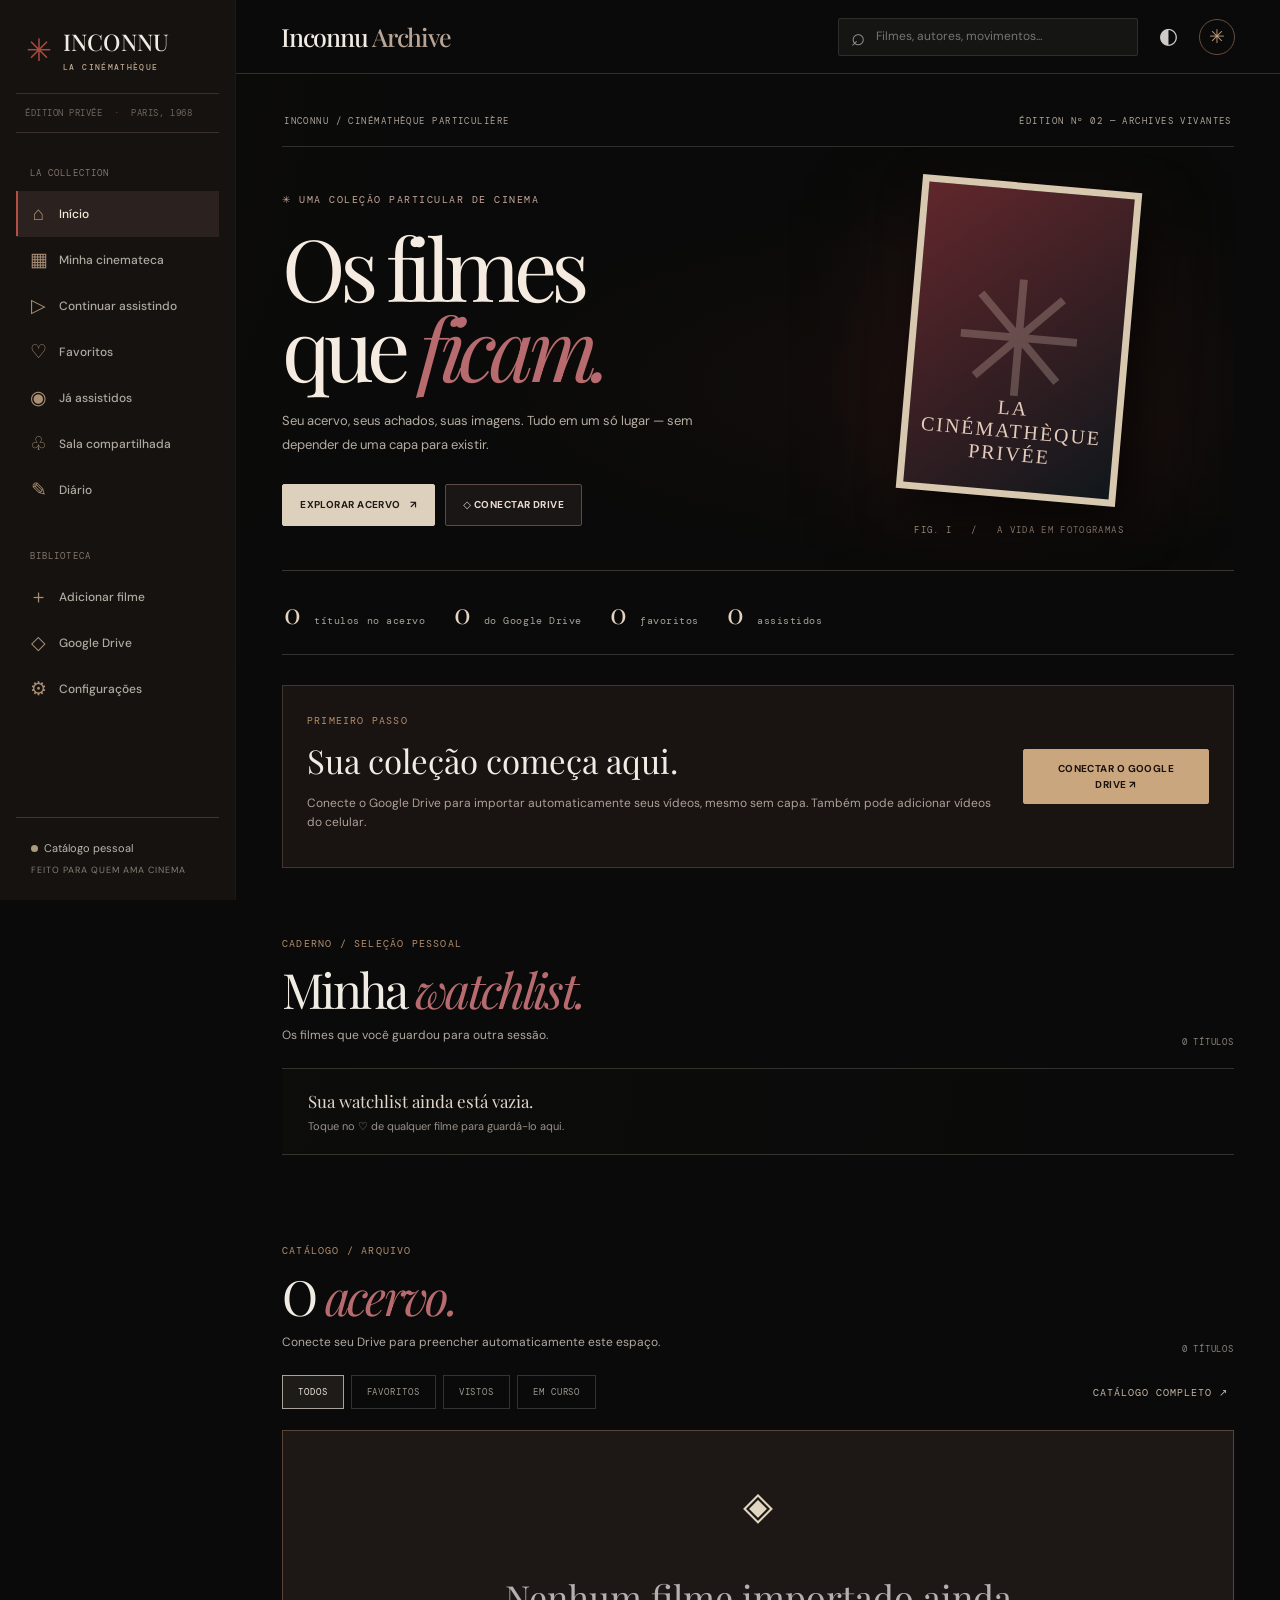
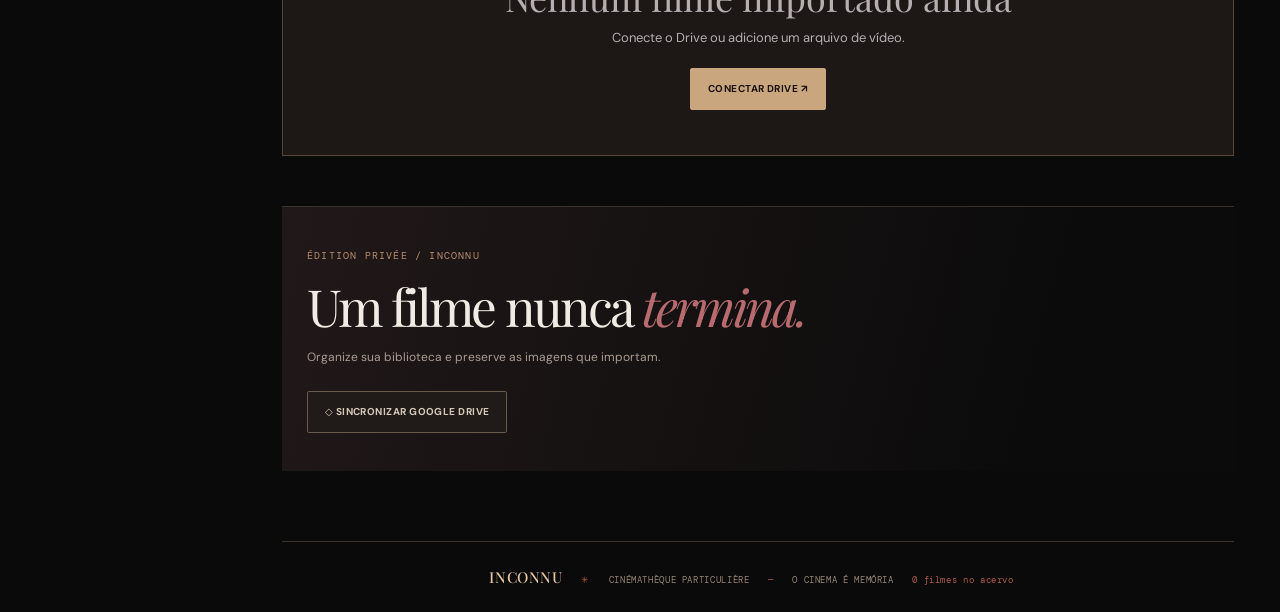
==== commit ac11aba4: "INCONNU ARCHIVE - Drive Player" ====
--- a/index.html
+++ b/index.html
@@ -3,9 +3,9 @@
 <head>
  <meta charset="utf-8"><meta name="viewport" content="width=device-width,initial-scale=1,viewport-fit=cover"><meta name="theme-color" content="#151210">
  <meta name="description" content="INCONNU CINEMA — sua cinemateca particular.">
- <title>INCONNU — La Cinémathèque · O cinema é memória</title>
+ <title>INCONNU ARCHIVE — Sua cinemateca</title>
  <link rel="preconnect" href="https://fonts.googleapis.com"><link rel="preconnect" href="https://fonts.gstatic.com" crossorigin><link href="https://fonts.googleapis.com/css2?family=DM+Sans:wght@400;500;600;700&family=DM+Mono:wght@400;500&family=Italiana&family=Playfair+Display:ital,wght@0,400;0,500;0,600;1,400;1,500&display=swap" rel="stylesheet">
- <link rel="icon" href="assets/icon.svg" type="image/svg+xml"><link rel="manifest" href="manifest.webmanifest"><link rel="stylesheet" href="css/style.css"><link rel="stylesheet" href="css/atelier.css">
+ <link rel="icon" href="assets/icon.svg" type="image/svg+xml"><link rel="manifest" href="manifest.webmanifest"><link rel="stylesheet" href="css/style.css"><link rel="stylesheet" href="css/atelier.css"><link rel="stylesheet" href="css/archive.css">
 </head>
 <body>
 <div id="app" class="shell">
@@ -18,7 +18,7 @@
    <button data-page="continuar" class="nav"><span>▷</span> Continuar assistindo</button>
    <button data-page="favoritos" class="nav"><span>♡</span> Favoritos</button>
    <button data-page="vistos" class="nav"><span>◉</span> Já assistidos</button>
-   <button data-page="salas" class="nav"><span>♧</span> Sala compartilhada</button>
+   <button data-page="salas" class="nav"><span>♧</span> Sala compartilhada</button><button data-page="diario" class="nav"><span>✎</span> Diário</button>
   </nav>
   <p class="side-label side-label-space">BIBLIOTECA</p>
   <button class="nav" data-action="add"><span>＋</span> Adicionar filme</button>
@@ -29,18 +29,19 @@
  <div id="shade" class="shade"></div>
  <div class="content">
   <header class="topbar">
-   <div class="top-start"><button class="icon-btn menu-btn" id="menu-btn" aria-label="Abrir menu">☰</button><div class="breadcrumb" id="breadcrumb">INCONNU / LA CINÉMATHÈQUE</div></div>
-   <div class="top-actions"><label class="top-search"><span>⌕</span><input id="search" type="search" placeholder="Filmes, autores, movimentos..." autocomplete="off" aria-label="Pesquisar filmes"><kbd>/</kbd></label><button class="icon-btn" id="theme-btn" title="Alternar tema">☼</button><button class="primary small" data-action="add">＋ <span>Adicionar</span></button><button class="avatar" data-page="config" title="Configurações">✳</button></div>
+   <div class="top-start"><button class="icon-btn menu-btn" id="menu-btn" aria-label="Abrir menu">☰</button><div class="breadcrumb" id="breadcrumb">INCONNU / ARCHIVE</div><div class="top-brand">Inconnu <i>Archive</i></div></div>
+   <div class="top-actions"><label class="top-search"><span>⌕</span><input id="search" type="search" placeholder="Filmes, autores, movimentos..." autocomplete="off" aria-label="Pesquisar filmes"><kbd>/</kbd></label><button class="icon-btn" id="theme-btn" title="Alternar tema">◐</button><button class="primary small" data-action="add">＋ <span>Adicionar</span></button><button class="avatar" data-page="config" title="Configurações">✳</button></div>
   </header>
   <main id="main" tabindex="-1"></main>
   <footer><b>INCONNU</b> <span>✳</span> CINÉMATHÈQUE PARTICULIÈRE <span>—</span> O CINEMA É MEMÓRIA <span id="footer-count"></span></footer>
  </div>
 </div>
+<nav class="mobile-tabs" aria-label="Navegação móvel"><button class="mobile-tab active" data-page="inicio"><span>⌂</span>INÍCIO</button><button class="mobile-tab" data-page="catalogo"><span>▤</span>ACERVO</button><button class="mobile-tab" data-page="diario"><span>▣</span>DIÁRIO</button><button class="mobile-tab" data-page="favoritos"><span>♡</span>LISTA</button><button class="mobile-tab" data-action="drive"><span>◇</span>DRIVE</button></nav>
 <div id="toast" class="toast" role="status" aria-live="polite"></div>
 <dialog id="detail-dialog" class="dialog detail-dialog"><button class="dialog-x" data-close="detail-dialog" aria-label="Fechar">×</button><div id="detail-content"></div></dialog>
 <dialog id="editor-dialog" class="dialog editor-dialog"><button class="dialog-x" data-close="editor-dialog" aria-label="Fechar">×</button><form id="film-form"><div class="eyebrow">ACERVO PARTICULAR</div><h2 id="form-title">Adicionar filme</h2><p class="muted">Cadastre um filme e vincule uma mídia. Tudo fica no navegador, exceto o arquivo local, que precisa ser escolhido novamente após recarregar.</p><input type="hidden" name="id"><div class="form-grid"><label class="full">Título *<input name="title" required maxlength="160" placeholder="Ex.: Vertigo"></label><label>Ano<input name="year" type="number" min="1880" max="2100" placeholder="1958"></label><label>Diretor<input name="director" maxlength="160" placeholder="Alfred Hitchcock"></label><label>Gênero<input name="genre" maxlength="120" placeholder="Suspense, Drama"></label><label>País<input name="country" maxlength="100" placeholder="França"></label><label class="full">Sinopse<textarea name="description" rows="3" placeholder="Uma descrição breve..."></textarea></label><label class="full">URL da capa (opcional)<input name="poster" type="url" placeholder="https://..."></label><label class="full">URL direta de vídeo (MP4/WebM/HLS quando suportado)<input name="videoUrl" type="url" placeholder="https://meusite.com/video.mp4"></label><label class="full">Link externo / Drive<input name="externalUrl" type="url" placeholder="https://drive.google.com/file/d/.../view"></label><label class="full">Arquivo do seu dispositivo (nesta sessão)<input name="localFile" type="file" accept="video/*,.mkv,.mp4,.webm,.mov"></label></div><div class="dialog-actions"><button type="button" class="secondary" data-close="editor-dialog">Cancelar</button><button class="primary" type="submit">Salvar filme ↗</button></div></form></dialog>
-<dialog id="player-dialog" class="dialog player-dialog"><div class="player-head"><div><div class="eyebrow">SALA DE PROJEÇÃO</div><strong id="player-title">Filme</strong></div><button class="icon-btn" id="player-close" aria-label="Fechar player">×</button></div><div class="player-screen"><video id="player-video" controls playsinline preload="metadata"></video><iframe id="player-frame" title="Reprodução no Google Drive" referrerpolicy="strict-origin-when-cross-origin" allow="autoplay; fullscreen; picture-in-picture" allowfullscreen hidden></iframe><div id="player-placeholder" class="player-placeholder" hidden><span>◈</span><h3>Este título não tem vídeo conectado</h3><p>Adicione um arquivo local, link direto ou abra a fonte externa.</p></div></div><div class="player-tools"><div id="player-message" class="muted"></div><div class="player-tool-row"><label class="subtitle-import">CC Legenda .srt/.vtt<input type="file" id="subtitle-file" accept=".srt,.vtt,text/vtt,application/x-subrip" hidden></label><label class="volume-label">Legenda <input type="range" id="caption-size" min="75" max="200" value="100" aria-label="Tamanho das legendas"></label><button class="secondary compact" id="clear-progress">↺ Reiniciar</button><a id="player-external" class="secondary compact" target="_blank" rel="noopener noreferrer" hidden>↗ Abrir origem</a></div></div></dialog>
-<dialog id="drive-dialog" class="dialog settings-dialog"><button class="dialog-x" data-close="drive-dialog" aria-label="Fechar">×</button><div class="eyebrow">INTEGRAÇÃO</div><h2>Conectar Google Drive</h2><p class="muted">Acesso somente de leitura. Os filmes permanecem no seu Drive. Para login funcionar, publique o site em HTTPS e configure um cliente OAuth Web no Google Cloud.</p><label>ID do cliente OAuth (Web)<input id="drive-client-id" placeholder="...apps.googleusercontent.com" autocomplete="off"></label><div class="dialog-actions"><button class="secondary" id="drive-save">Salvar ID</button><button class="primary" id="drive-connect">Conectar conta Google</button></div><p class="help" id="drive-status">Não conectado.</p><div class="help">No Google Cloud: ative a Drive API, configure a tela de consentimento e autorize a origem <code id="site-origin"></code>. Não insira segredo do cliente. A listagem usa vídeos disponíveis à conta, não é uma cópia exata da aba “Recentes”.</div></dialog>
+<dialog id="player-dialog" class="dialog player-dialog"><div class="player-head"><div><div class="eyebrow">SALA DE PROJEÇÃO</div><strong id="player-title">Filme</strong></div><button class="icon-btn" id="player-close" aria-label="Fechar player">×</button></div><div class="player-screen"><video id="player-video" controls playsinline preload="metadata"></video><iframe id="player-frame" title="Reprodução no Google Drive" referrerpolicy="strict-origin-when-cross-origin" allow="autoplay; fullscreen; picture-in-picture" allowfullscreen hidden></iframe><div id="player-placeholder" class="player-placeholder" hidden><span>◈</span><h3>Este título não tem vídeo conectado</h3><p>Adicione um arquivo local, link direto ou abra a fonte externa.</p></div></div><div class="player-tools"><div id="player-message" class="muted"></div><div class="player-tool-row"><label class="subtitle-import">CC Legenda .srt/.vtt<input type="file" id="subtitle-file" accept=".srt,.vtt,text/vtt,application/x-subrip" hidden></label><label class="volume-label">Legenda <input type="range" id="caption-size" min="75" max="200" value="100" aria-label="Tamanho das legendas"></label><button class="secondary compact" id="clear-progress">↺ Reiniciar</button><a id="player-external" class="secondary compact" target="_blank" rel="noopener noreferrer" hidden>↗ Abrir no Drive</a></div></div></dialog>
+<dialog id="drive-dialog" class="dialog settings-dialog"><button class="dialog-x" data-close="drive-dialog" aria-label="Fechar">×</button><div class="eyebrow">INTEGRAÇÃO</div><h2>Conectar Google Drive</h2><p class="muted">Acesso somente de leitura. Os filmes permanecem no seu Drive. Use o player original do Drive; a integração requer publicação em HTTPS e uma conta autorizada no Google Cloud.</p><label>ID do cliente OAuth (Web)<input id="drive-client-id" placeholder="...apps.googleusercontent.com" autocomplete="off"><small class="preconfigured-id">ID já incluído nesta versão. Não precisa preenchê-lo novamente; só autorizar a conta quando a sessão expirar.</small></label><div class="dialog-actions"><button class="secondary" id="drive-save">Salvar ID</button><button class="primary" id="drive-connect">Conectar conta Google</button></div><p class="help" id="drive-status">Pronto para conectar. Seu Client ID já está configurado.</p><div class="help">No Google Cloud: ative a Drive API, configure a tela de consentimento e autorize a origem <code id="site-origin"></code>. Não insira segredo do cliente. A listagem usa vídeos disponíveis à conta, não é uma cópia exata da aba “Recentes”.</div></dialog>
 <dialog id="firebase-dialog" class="dialog settings-dialog"><button class="dialog-x" data-close="firebase-dialog" aria-label="Fechar">×</button><div class="eyebrow">NUVEM / OPCIONAL</div><h2>Firebase</h2><p class="muted">Conecte seu próprio projeto para login, sincronizar preferências e ativar salas. Habilite Email/Senha no Authentication e Realtime Database. Configure regras seguras antes de publicar.</p><label>Configuração JSON do aplicativo Web<textarea id="firebase-config" rows="6" spellcheck="false" placeholder='{"apiKey":"...","authDomain":"...","databaseURL":"...","projectId":"...","appId":"..."}'></textarea></label><button class="primary" id="firebase-init">Ativar Firebase</button><p class="help" id="firebase-status">Não configurado. O site funciona sem Firebase.</p><div id="auth-section" hidden><hr><label>Email<input id="auth-email" type="email" autocomplete="username"></label><label>Senha<input id="auth-password" type="password" autocomplete="current-password" minlength="6"></label><div class="dialog-actions wrap"><button class="primary" id="auth-login">Entrar</button><button class="secondary" id="auth-signup">Criar conta</button><button class="secondary" id="auth-logout" hidden>Sair</button></div><p id="auth-status" class="help"></p></div></dialog>
 <script src="js/data.js" defer></script><script src="js/storage.js" defer></script><script src="js/drive.js" defer></script><script src="js/firebase.js" defer></script><script src="js/app.js" defer></script>
 </body></html>
--- a/css/archive.css
+++ b/css/archive.css
@@ -0,0 +1,19 @@
+/* INCONNU ARCHIVE — versão para um acervo de verdade. Referência: magazines de cinema e coleção visual clean. */
+:root{--bg:#090a09;--surface:#111210;--surface2:#191a18;--line:#30302c;--text:#f5f0e8;--muted:#94918c;--gold:#e1d6c0;--red:#ab3e46;--display:'Playfair Display',Georgia,serif}
+body{background:#090a09;background-image:radial-gradient(ellipse at 0% 2%,#4c262214,transparent 25%);color:#f0ebe3}
+.topbar{background:#0b0b0beb;border-bottom:1px solid #32302d;min-height:74px}.top-start{gap:13px}.top-brand{font:500 25px/1 var(--display);white-space:nowrap;letter-spacing:-.045em}.top-brand i{font-style:normal;color:#b8a595}.breadcrumb{display:none}.top-actions{margin-left:auto}.top-search{background:#151613;border-color:#302e2b}.top-search kbd{display:none}.top-search input{font-size:12px}.topbar .primary.small{display:none}.topbar .avatar{font:19px Georgia}
+.archive-issue{display:flex;justify-content:space-between;gap:10px;font:9px var(--mono);color:#aea49a;letter-spacing:.16em;padding:13px 2px 19px;border-bottom:1px solid #302f2b}
+.archive-opening{min-height:350px;display:grid;grid-template-columns:1.15fr .85fr;align-items:stretch;padding:36px 24px 34px 0;gap:30px;border-bottom:1px solid #3a3531;overflow:hidden;background:radial-gradient(ellipse at 70% 56%,#662b251b,transparent 55%)}
+.archive-opening-text{display:flex;flex-direction:column;justify-content:center;align-items:flex-start;min-width:0}.archive-kicker{color:#c7a79b;font:10px var(--mono);letter-spacing:.15em}.archive-opening h1{font:400 clamp(54px,6.7vw,115px)/.94 var(--display);letter-spacing:-.075em;margin:21px 0;color:#f5ebe0}.archive-opening h1 em,.archive-heading h2 em,.archive-closing h2 em{color:#b86b6f;font-weight:400}.archive-opening p{max-width:445px;color:#b6ada3;font-size:13px;line-height:1.85;margin:0}.archive-actions{display:flex;gap:10px;flex-wrap:wrap;margin-top:27px}.archive-actions button{min-height:42px}.archive-actions .primary{background:#ddd0bd;border-color:#ddd0bd;color:#211a18}.archive-actions .secondary{border-color:#5b4b44;background:#191615;color:#ebdad0}
+.archive-opening-art{min-height:330px;display:flex;align-items:center;justify-content:center;flex-direction:column;position:relative}.archive-opening-art:before{content:'';position:absolute;width:75%;height:90%;filter:blur(44px);background:#81342b20}.archive-opening-frame{position:relative;height:315px;width:220px;max-width:70%;transform:rotate(5deg);border:7px solid #d7c8af;background:linear-gradient(140deg,#61272c,#10171b);box-shadow:15px 20px 50px #000a;overflow:hidden;display:grid;place-items:center}.archive-opening-frame .film-poster{width:100%;height:100%;border:0;border-radius:0}.archive-opening-frame .poster-text{font-size:24px}.placeholder-star{font:160px Georgia;color:#e5cbbb45}.opening-label{font:20px Georgia;position:absolute;bottom:25px;text-align:center;letter-spacing:.1em;color:#e5cbbb}.opening-index{font:9px var(--mono);color:#ac9988;margin-top:26px;letter-spacing:.15em}
+.archive-summary{display:flex;align-items:center;gap:28px;flex-wrap:wrap;padding:23px 2px;border-bottom:1px solid #34312e;color:#a8a29a;font:10px var(--mono);letter-spacing:.055em}.archive-summary span{white-space:nowrap}.archive-summary strong{font:400 28px var(--display);color:#e5d3c0;margin-right:6px}
+.archive-intro-empty{display:flex;justify-content:space-between;align-items:center;gap:18px;border:1px solid #433530;background:#191311;padding:24px;margin:30px 0}.archive-intro-empty h2{font:33px var(--display);margin:8px 0}.archive-intro-empty p{color:#aea198;font-size:12px}.archive-block{padding:35px 0 12px;margin:22px 0 38px}.archive-heading{display:flex;align-items:end;justify-content:space-between;gap:15px;padding-bottom:20px}.archive-heading h2{font:400 clamp(33px,3.8vw,60px)/1 var(--display);letter-spacing:-.055em;margin:12px 0}.archive-heading p{font:12px/1.6 'DM Sans',sans-serif;margin:3px 0;color:#b3a9a1}.archive-heading small{font:9px var(--mono);white-space:nowrap;letter-spacing:.09em;color:#8c827b}.archive-textlink{border:0;color:#c7b6a7;font:10px var(--mono);letter-spacing:.1em;background:transparent;text-decoration:none}.archive-textlink:hover{text-decoration:underline}
+.watchlist-empty{padding:21px 26px;border-block:1px solid #35312f;background:linear-gradient(100deg,#251b1b22,transparent);font:17px var(--display);color:#e4d7c9}.watchlist-empty span{display:block;font:11px 'DM Sans',sans-serif;color:#999089;margin-top:7px}
+.cinema-strip{display:grid;grid-auto-flow:column;grid-auto-columns:minmax(172px,22%);gap:15px;overflow-x:auto;padding:4px 0 17px;scroll-snap-type:x proximity}.cinema-strip .film-card{scroll-snap-align:start}.cinema-strip .film-poster{aspect-ratio:4/3}.cinema-strip .poster-text{font-size:clamp(18px,2vw,27px)}.cinema-strip .poster-foot{display:none}.cinema-strip .film-meta strong{font-size:15px;font-family:var(--display);font-weight:400}.showcase-strip{grid-auto-columns:minmax(160px,25%)}
+.archive-catalog-tools,.archive-toolbar{display:flex;justify-content:space-between;align-items:center;gap:12px;margin-bottom:21px;flex-wrap:wrap}.catalog-chips{display:flex;align-items:center;flex-wrap:wrap;gap:7px}.catalog-chips button{background:transparent;color:#9f9791;border:1px solid #35332f;padding:10px 15px;font:9px var(--mono);letter-spacing:.1em;text-transform:uppercase}.catalog-chips button.selected,.catalog-chips button:hover{color:#ede5d9;border-color:#a8a29a;background:#1e1c19}.archive-catalog .film-grid,.archive-library .film-grid{grid-template-columns:repeat(auto-fill,minmax(154px,1fr));gap:22px 14px}.archive-grid .film-poster{border-radius:2px;aspect-ratio:2/3;max-height:none}.archive-grid .poster-text{font-size:clamp(19px,2.2vw,30px)}.archive-grid .film-meta strong{font:400 17px/1.25 var(--display);white-space:normal;max-height:44px;overflow:hidden}.archive-grid .film-meta small{font-size:10px;color:#9d9790}.archive-grid .fav-mark{border:1px solid #81776e82;background:#0b0c0bca;border-radius:3px;font-size:20px;width:33px;height:33px}.archive-grid .film-card:hover .film-poster{filter:brightness(1.1)}.archive-view-all{display:block;margin:29px auto;padding:13px 26px;border:1px solid #a39483;color:#e3d2bf;background:#181715;font:10px var(--mono);letter-spacing:.11em}.archive-result-count{display:flex;justify-content:space-between;align-items:center;margin:21px 0;color:#918b84;font:10px var(--mono);letter-spacing:.1em}.archive-library .page-heading{margin-top:8px}.archive-library .page-heading h1{font:400 clamp(43px,6vw,75px) var(--display);letter-spacing:-.05em}.archive-library .select{border-color:#3e3834;background:#181714;max-width:100%}
+.archive-closing{border-top:1px solid #39332e;padding:38px 25px;background:linear-gradient(105deg,#211819,#0b0b0b 80%);margin:35px 0 0}.archive-closing h2{font:400 clamp(38px,4vw,57px)/1.08 var(--display);letter-spacing:-.055em;margin:14px 0}.archive-closing p{font-size:12px;color:#ab9c93}.archive-closing button{margin-top:12px}
+.mobile-tabs{display:none}.preconfigured-id{display:block;font-size:11px;line-height:1.6;color:#b7a392;margin:4px 0 12px}.player-dialog{max-height:95dvh}.player-dialog .player-screen iframe{height:min(65dvh,61vw);min-height:245px;aspect-ratio:16/9}.player-tool-row [hidden]{display:none!important}
+@media(max-width:1000px){.top-brand{font-size:24px}.archive-opening{grid-template-columns:1fr .7fr}.archive-opening-frame{height:260px;width:190px}.cinema-strip{grid-auto-columns:minmax(160px,29%)}.archive-opening h1{font-size:clamp(51px,7vw,80px)}}
+@media(max-width:800px){.mobile-tabs{display:flex;position:fixed;bottom:0;left:0;right:0;z-index:26;height:calc(61px + env(safe-area-inset-bottom));padding-bottom:env(safe-area-inset-bottom);background:#0d0e0df6;border-top:1px solid #3b3934;justify-content:space-around;align-items:stretch;box-shadow:0 -10px 20px #0007;backdrop-filter:blur(12px)}.mobile-tab{flex:1;display:flex;flex-direction:column;align-items:center;justify-content:center;gap:3px;background:transparent;border:0;color:#8f8d86;font:8px var(--mono);letter-spacing:.07em;min-width:0}.mobile-tab span{font:22px/1 Georgia}.mobile-tab.active{color:#ece1d1}.mobile-tab:active{background:#272421}.page{padding-bottom:110px}.toast{bottom:calc(82px + env(safe-area-inset-bottom))}.topbar{min-height:64px}.top-brand{font-size:22px}.topbar .avatar{margin-left:0}.top-search{min-width:32px;width:38px;overflow:hidden;border-radius:50%;padding:0 10px}.top-search input{width:0;min-width:0}.top-search span{font-size:22px}.top-search:focus-within{position:absolute;width:auto;left:14px;right:77px;z-index:12;border-radius:3px}.top-search:focus-within input{width:100%}.archive-opening{min-height:310px}.archive-opening-art{min-height:240px}.archive-opening-frame{height:225px;width:145px}.archive-opening h1{font-size:clamp(50px,8vw,70px)}.archive-grid .film-meta strong{font-size:16px}}
+@media(max-width:600px){.topbar{padding:10px 17px}.top-brand{font-size:24px}.top-actions{gap:12px}.topbar .menu-btn{display:block;font-size:19px;min-width:27px}.topbar .top-start{gap:5px}.topbar .avatar{height:38px;width:38px}.archive-issue span:last-child{display:none}.archive-issue{padding-top:11px;font-size:8px}.archive-opening{display:block;padding:35px 4px 29px;min-height:0}.archive-opening-text{position:relative;z-index:1}.archive-opening h1{font-size:clamp(64px,13vw,85px);margin:18px 0}.archive-opening p{max-width:350px;font-size:12px}.archive-opening-art{display:none}.archive-actions{gap:8px;margin-top:25px}.archive-actions button{font-size:9px;padding:11px 13px}.archive-summary{gap:11px 19px;padding:17px 0}.archive-summary span{font-size:9px}.archive-summary strong{font-size:25px}.archive-block{padding:25px 0 2px;margin:17px 0 28px}.archive-heading{padding-bottom:15px}.archive-heading h2{font-size:clamp(35px,9vw,49px)}.archive-heading p{font-size:11px}.cinema-strip{grid-auto-columns:minmax(169px,57%);gap:12px}.archive-catalog .archive-heading small{font-size:9px}.catalog-chips{flex-wrap:nowrap;overflow-x:auto;max-width:100%;padding-bottom:7px}.catalog-chips button{white-space:nowrap;padding:9px 11px;font-size:9px}.archive-catalog-tools{align-items:stretch}.archive-catalog-tools .archive-textlink{display:none}.archive-catalog .film-grid,.archive-library .film-grid{grid-template-columns:repeat(2,minmax(0,1fr));gap:24px 11px}.archive-grid .film-poster{aspect-ratio:2/3}.archive-grid .poster-text{font-size:20px}.archive-grid .film-meta strong{font-size:16px}.archive-grid .film-meta small{font-size:9px}.archive-intro-empty{flex-direction:column;align-items:flex-start}.archive-closing{padding:30px 18px}.archive-library .page-heading{padding:17px 0 22px}.archive-library .page-heading h1{font-size:45px}.archive-toolbar .select{margin-left:0}.archive-result-count{gap:10px}.dialog .player-tool-row{gap:8px}.player-dialog .player-screen iframe{width:100%;height:58vw;min-height:210px}.player-dialog .player-head{padding:12px 14px}.player-dialog .player-head strong{font-size:18px}}
+@media(max-width:365px){.top-brand{font-size:21px}.archive-opening h1{font-size:58px}.archive-actions{flex-direction:column;align-items:stretch}.archive-actions button{width:100%}.catalog-chips button{padding:8px 9px}}
